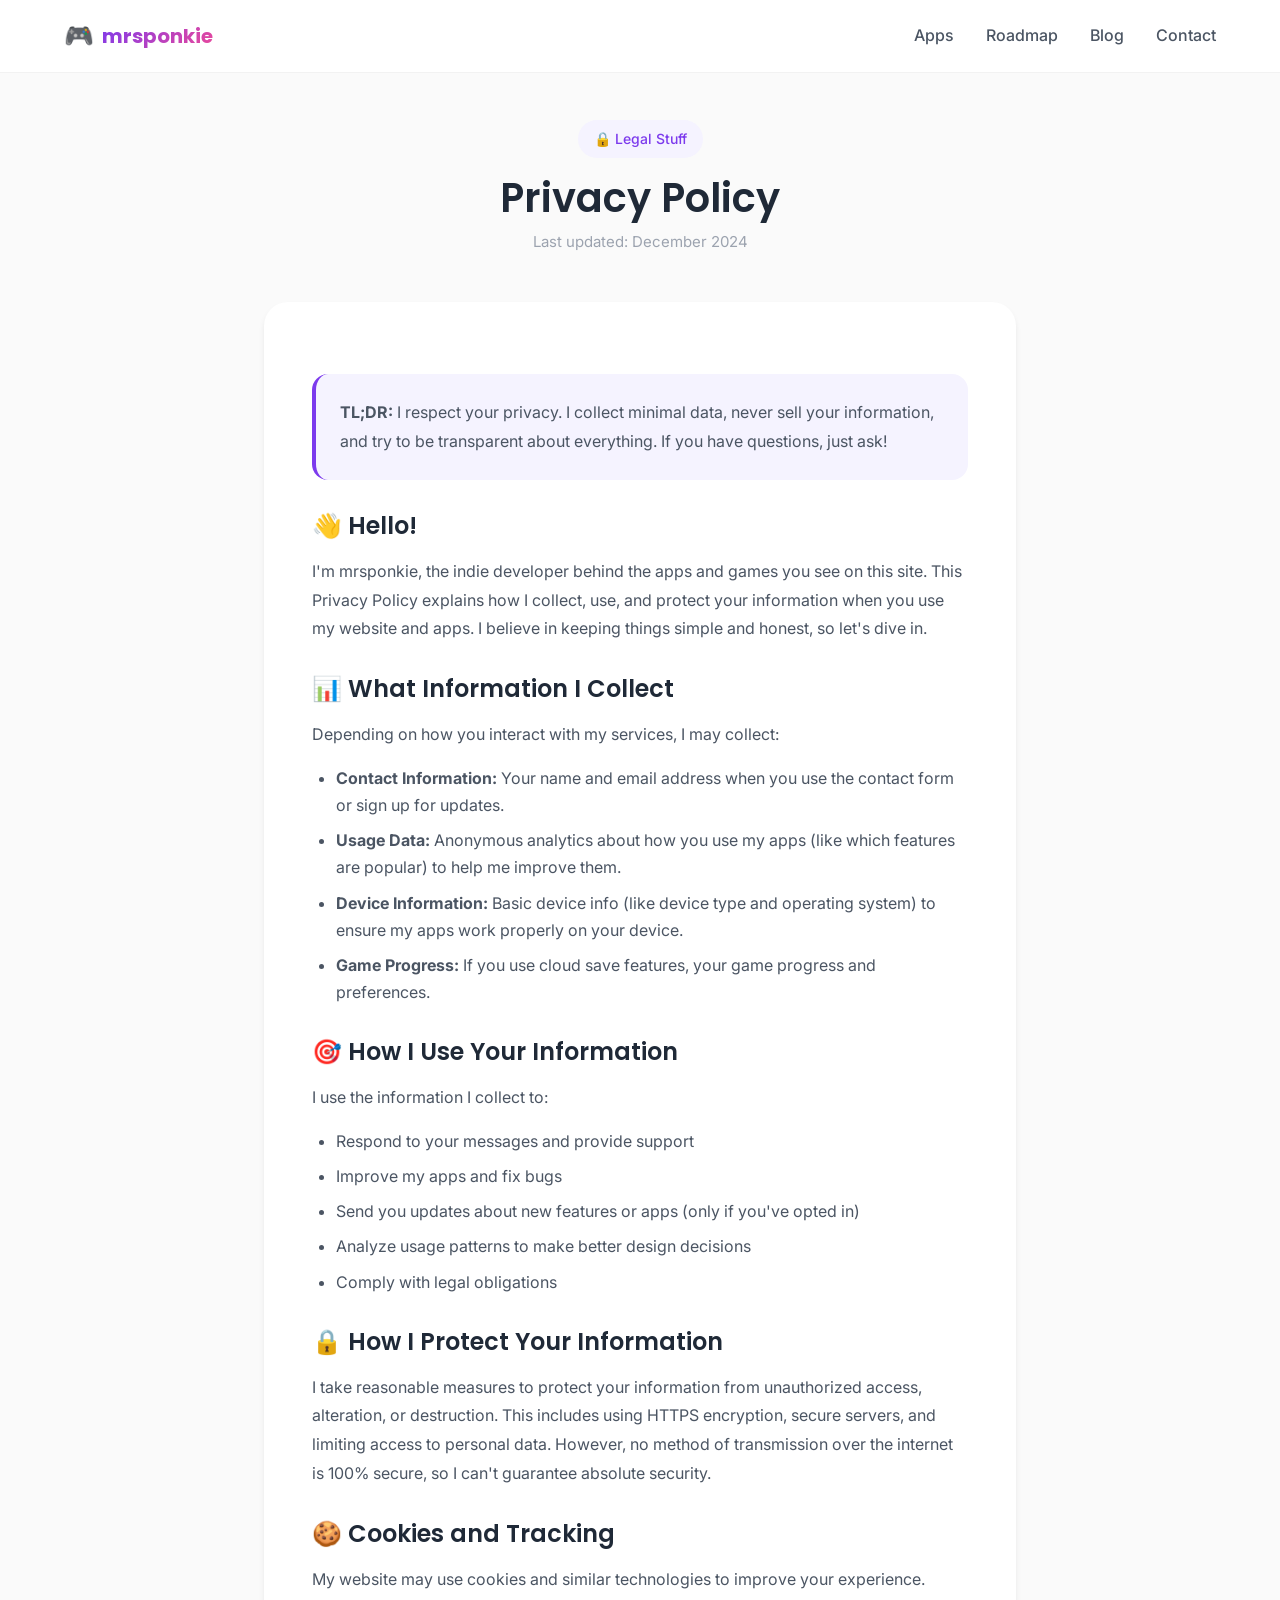
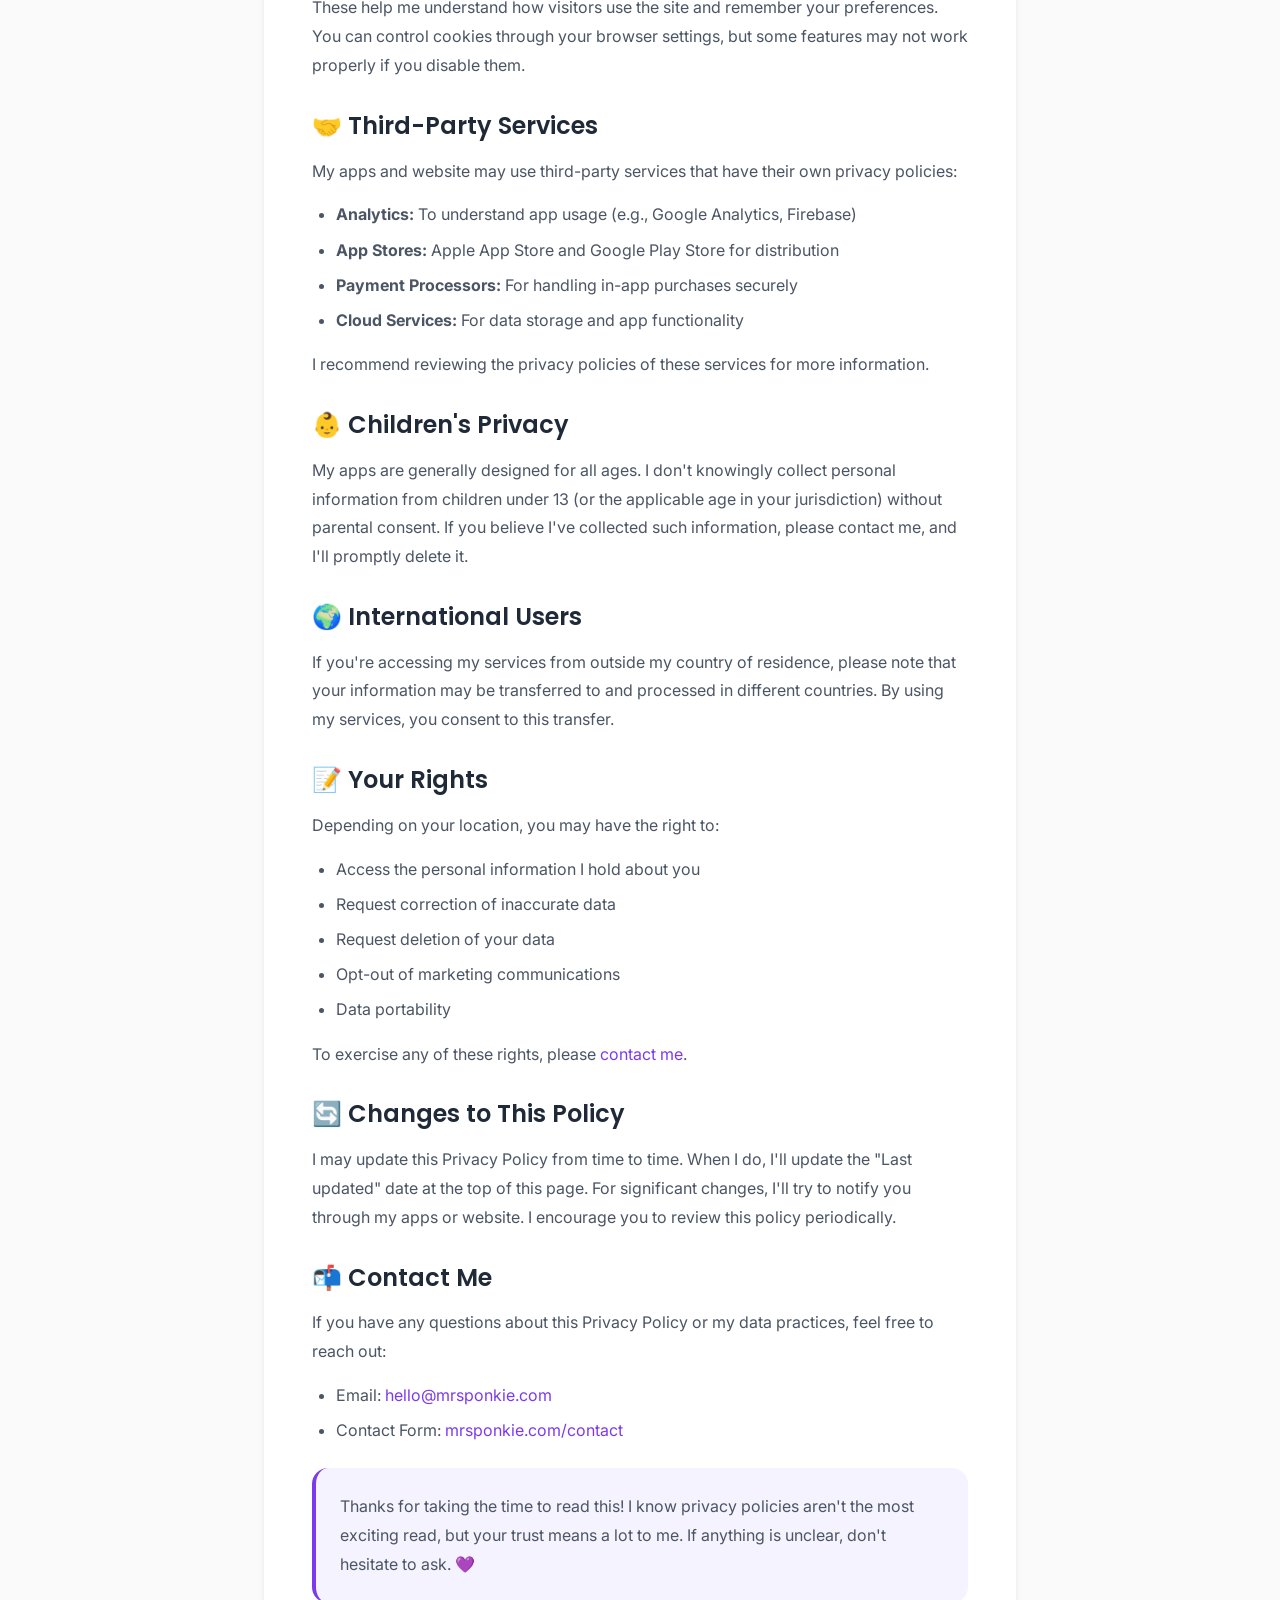
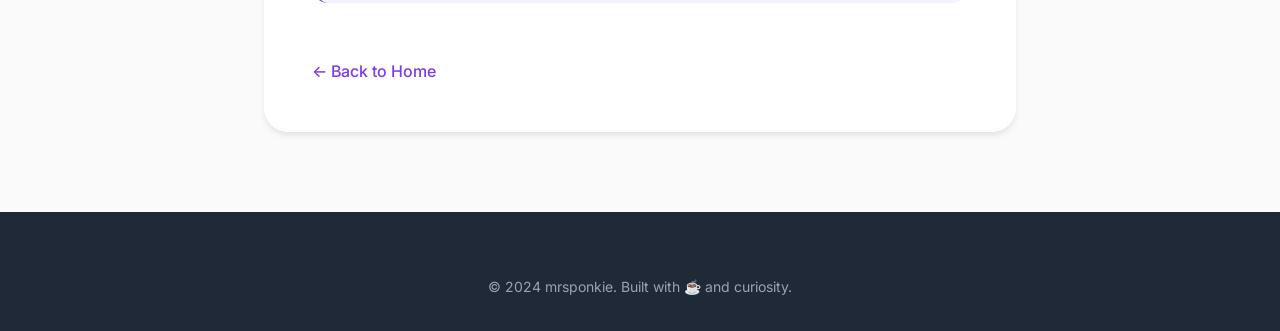
==== privacy.html @ 8d97dc3e "feat: Add mrsponkie landing page with all sections Create a complete, modern, responsive landing pag" ====
<!DOCTYPE html>
<html lang="en">
<head>
    <meta charset="UTF-8">
    <meta name="viewport" content="width=device-width, initial-scale=1.0">
    <meta name="description" content="Privacy Policy for mrsponkie apps and services.">
    <meta name="robots" content="noindex, follow">

    <title>Privacy Policy | mrsponkie</title>

    <!-- Google Fonts -->
    <link rel="preconnect" href="https://fonts.googleapis.com">
    <link rel="preconnect" href="https://fonts.gstatic.com" crossorigin>
    <link href="https://fonts.googleapis.com/css2?family=Inter:wght@300;400;500;600;700&family=Poppins:wght@400;500;600;700&display=swap" rel="stylesheet">

    <!-- Stylesheet -->
    <link rel="stylesheet" href="styles.css">

    <style>
        /* Additional styles for privacy page */
        .privacy-page {
            padding-top: 120px;
            padding-bottom: 80px;
            min-height: 100vh;
        }

        .privacy-container {
            max-width: 800px;
            margin: 0 auto;
        }

        .privacy-header {
            text-align: center;
            margin-bottom: 3rem;
        }

        .privacy-badge {
            display: inline-block;
            padding: 0.5rem 1rem;
            font-size: 0.875rem;
            font-weight: 500;
            color: var(--color-primary);
            background: var(--color-bg-secondary);
            border-radius: var(--radius-full);
            margin-bottom: 1rem;
        }

        .privacy-title {
            font-size: 2.5rem;
            margin-bottom: 0.5rem;
        }

        .privacy-date {
            color: var(--color-text-muted);
            font-size: 0.9375rem;
        }

        .privacy-content {
            background: white;
            padding: 3rem;
            border-radius: var(--radius-xl);
            box-shadow: var(--shadow-md);
        }

        .privacy-content h2 {
            font-size: 1.5rem;
            margin-top: 2rem;
            margin-bottom: 1rem;
            color: var(--color-text-primary);
        }

        .privacy-content h2:first-child {
            margin-top: 0;
        }

        .privacy-content p {
            color: var(--color-text-secondary);
            line-height: 1.8;
            margin-bottom: 1rem;
        }

        .privacy-content ul {
            list-style: disc;
            margin-left: 1.5rem;
            margin-bottom: 1rem;
            color: var(--color-text-secondary);
        }

        .privacy-content li {
            margin-bottom: 0.5rem;
            line-height: 1.7;
        }

        .privacy-content a {
            color: var(--color-primary);
        }

        .privacy-content a:hover {
            text-decoration: underline;
        }

        .privacy-content .highlight-box {
            background: var(--color-bg-secondary);
            padding: 1.5rem;
            border-radius: var(--radius-lg);
            margin: 1.5rem 0;
            border-left: 4px solid var(--color-primary);
        }

        .privacy-content .highlight-box p {
            margin-bottom: 0;
        }

        .back-link {
            display: inline-flex;
            align-items: center;
            gap: 0.5rem;
            margin-top: 2rem;
            color: var(--color-primary);
            font-weight: 500;
        }

        .back-link:hover {
            text-decoration: underline;
        }

        @media (max-width: 768px) {
            .privacy-content {
                padding: 1.5rem;
            }

            .privacy-title {
                font-size: 2rem;
            }
        }
    </style>
</head>
<body>
    <!-- Navigation -->
    <nav class="navbar">
        <div class="container nav-container">
            <a href="index.html" class="logo">
                <span class="logo-icon">🎮</span>
                <span class="logo-text">mrsponkie</span>
            </a>
            <button class="nav-toggle" aria-label="Toggle navigation">
                <span></span>
                <span></span>
                <span></span>
            </button>
            <ul class="nav-menu">
                <li><a href="index.html#apps">Apps</a></li>
                <li><a href="index.html#roadmap">Roadmap</a></li>
                <li><a href="index.html#blog">Blog</a></li>
                <li><a href="index.html#contact">Contact</a></li>
            </ul>
        </div>
    </nav>

    <!-- Privacy Policy Content -->
    <main class="privacy-page">
        <div class="container privacy-container">
            <header class="privacy-header">
                <span class="privacy-badge">🔒 Legal Stuff</span>
                <h1 class="privacy-title">Privacy Policy</h1>
                <p class="privacy-date">Last updated: December 2024</p>
            </header>

            <div class="privacy-content">
                <div class="highlight-box">
                    <p><strong>TL;DR:</strong> I respect your privacy. I collect minimal data, never sell your information, and try to be transparent about everything. If you have questions, just ask!</p>
                </div>

                <h2>👋 Hello!</h2>
                <p>
                    I'm mrsponkie, the indie developer behind the apps and games you see on this site.
                    This Privacy Policy explains how I collect, use, and protect your information when you
                    use my website and apps. I believe in keeping things simple and honest, so let's dive in.
                </p>

                <h2>📊 What Information I Collect</h2>
                <p>Depending on how you interact with my services, I may collect:</p>
                <ul>
                    <li><strong>Contact Information:</strong> Your name and email address when you use the contact form or sign up for updates.</li>
                    <li><strong>Usage Data:</strong> Anonymous analytics about how you use my apps (like which features are popular) to help me improve them.</li>
                    <li><strong>Device Information:</strong> Basic device info (like device type and operating system) to ensure my apps work properly on your device.</li>
                    <li><strong>Game Progress:</strong> If you use cloud save features, your game progress and preferences.</li>
                </ul>

                <h2>🎯 How I Use Your Information</h2>
                <p>I use the information I collect to:</p>
                <ul>
                    <li>Respond to your messages and provide support</li>
                    <li>Improve my apps and fix bugs</li>
                    <li>Send you updates about new features or apps (only if you've opted in)</li>
                    <li>Analyze usage patterns to make better design decisions</li>
                    <li>Comply with legal obligations</li>
                </ul>

                <h2>🔒 How I Protect Your Information</h2>
                <p>
                    I take reasonable measures to protect your information from unauthorized access,
                    alteration, or destruction. This includes using HTTPS encryption, secure servers,
                    and limiting access to personal data. However, no method of transmission over the
                    internet is 100% secure, so I can't guarantee absolute security.
                </p>

                <h2>🍪 Cookies and Tracking</h2>
                <p>
                    My website may use cookies and similar technologies to improve your experience.
                    These help me understand how visitors use the site and remember your preferences.
                    You can control cookies through your browser settings, but some features may not
                    work properly if you disable them.
                </p>

                <h2>🤝 Third-Party Services</h2>
                <p>My apps and website may use third-party services that have their own privacy policies:</p>
                <ul>
                    <li><strong>Analytics:</strong> To understand app usage (e.g., Google Analytics, Firebase)</li>
                    <li><strong>App Stores:</strong> Apple App Store and Google Play Store for distribution</li>
                    <li><strong>Payment Processors:</strong> For handling in-app purchases securely</li>
                    <li><strong>Cloud Services:</strong> For data storage and app functionality</li>
                </ul>
                <p>I recommend reviewing the privacy policies of these services for more information.</p>

                <h2>👶 Children's Privacy</h2>
                <p>
                    My apps are generally designed for all ages. I don't knowingly collect personal
                    information from children under 13 (or the applicable age in your jurisdiction)
                    without parental consent. If you believe I've collected such information, please
                    contact me, and I'll promptly delete it.
                </p>

                <h2>🌍 International Users</h2>
                <p>
                    If you're accessing my services from outside my country of residence, please note
                    that your information may be transferred to and processed in different countries.
                    By using my services, you consent to this transfer.
                </p>

                <h2>📝 Your Rights</h2>
                <p>Depending on your location, you may have the right to:</p>
                <ul>
                    <li>Access the personal information I hold about you</li>
                    <li>Request correction of inaccurate data</li>
                    <li>Request deletion of your data</li>
                    <li>Opt-out of marketing communications</li>
                    <li>Data portability</li>
                </ul>
                <p>To exercise any of these rights, please <a href="index.html#contact">contact me</a>.</p>

                <h2>🔄 Changes to This Policy</h2>
                <p>
                    I may update this Privacy Policy from time to time. When I do, I'll update the
                    "Last updated" date at the top of this page. For significant changes, I'll try
                    to notify you through my apps or website. I encourage you to review this policy
                    periodically.
                </p>

                <h2>📬 Contact Me</h2>
                <p>
                    If you have any questions about this Privacy Policy or my data practices,
                    feel free to reach out:
                </p>
                <ul>
                    <li>Email: <a href="mailto:hello@mrsponkie.com">hello@mrsponkie.com</a></li>
                    <li>Contact Form: <a href="index.html#contact">mrsponkie.com/contact</a></li>
                </ul>

                <div class="highlight-box">
                    <p>Thanks for taking the time to read this! I know privacy policies aren't the most exciting read, but your trust means a lot to me. If anything is unclear, don't hesitate to ask. 💜</p>
                </div>

                <a href="index.html" class="back-link">← Back to Home</a>
            </div>
        </div>
    </main>

    <!-- Footer -->
    <footer class="footer">
        <div class="container">
            <div class="footer-bottom" style="border-top: none; padding-top: 0;">
                <p>&copy; 2024 mrsponkie. Built with ☕ and curiosity.</p>
            </div>
        </div>
    </footer>

    <!-- Scripts -->
    <script src="script.js"></script>
</body>
</html>
---- styles.css ----
/* ===================================
   CSS Variables & Root Styles
   =================================== */
:root {
    /* Pastel Color Palette */
    --color-primary: #7C3AED;
    --color-primary-light: #A78BFA;
    --color-primary-dark: #5B21B6;

    --color-secondary: #EC4899;
    --color-secondary-light: #F472B6;

    --color-accent: #06B6D4;
    --color-accent-light: #67E8F9;

    /* Pastel backgrounds */
    --color-bg-primary: #FAFAFA;
    --color-bg-secondary: #F5F3FF;
    --color-bg-tertiary: #FDF2F8;
    --color-bg-accent: #ECFEFF;

    /* Text colors */
    --color-text-primary: #1F2937;
    --color-text-secondary: #4B5563;
    --color-text-muted: #9CA3AF;
    --color-text-light: #FFFFFF;

    /* Gradients */
    --gradient-primary: linear-gradient(135deg, #7C3AED 0%, #EC4899 100%);
    --gradient-secondary: linear-gradient(135deg, #06B6D4 0%, #7C3AED 100%);
    --gradient-hero: linear-gradient(135deg, #F5F3FF 0%, #FDF2F8 50%, #ECFEFF 100%);

    /* Shadows */
    --shadow-sm: 0 1px 2px rgba(0, 0, 0, 0.05);
    --shadow-md: 0 4px 6px -1px rgba(0, 0, 0, 0.1);
    --shadow-lg: 0 10px 15px -3px rgba(0, 0, 0, 0.1);
    --shadow-xl: 0 20px 25px -5px rgba(0, 0, 0, 0.1);
    --shadow-glow: 0 0 40px rgba(124, 58, 237, 0.15);

    /* Spacing */
    --spacing-xs: 0.25rem;
    --spacing-sm: 0.5rem;
    --spacing-md: 1rem;
    --spacing-lg: 1.5rem;
    --spacing-xl: 2rem;
    --spacing-2xl: 3rem;
    --spacing-3xl: 4rem;

    /* Border radius */
    --radius-sm: 0.375rem;
    --radius-md: 0.5rem;
    --radius-lg: 1rem;
    --radius-xl: 1.5rem;
    --radius-full: 9999px;

    /* Transitions */
    --transition-fast: 150ms ease;
    --transition-normal: 250ms ease;
    --transition-slow: 350ms ease;

    /* Typography */
    --font-sans: 'Inter', -apple-system, BlinkMacSystemFont, 'Segoe UI', Roboto, sans-serif;
    --font-display: 'Poppins', var(--font-sans);
}

/* ===================================
   Reset & Base Styles
   =================================== */
*, *::before, *::after {
    box-sizing: border-box;
    margin: 0;
    padding: 0;
}

html {
    scroll-behavior: smooth;
    font-size: 16px;
}

body {
    font-family: var(--font-sans);
    color: var(--color-text-primary);
    background-color: var(--color-bg-primary);
    line-height: 1.6;
    -webkit-font-smoothing: antialiased;
    -moz-osx-font-smoothing: grayscale;
}

img {
    max-width: 100%;
    height: auto;
    display: block;
}

a {
    text-decoration: none;
    color: inherit;
    transition: color var(--transition-fast);
}

ul {
    list-style: none;
}

button {
    font-family: inherit;
    cursor: pointer;
    border: none;
    background: none;
}

/* ===================================
   Container & Layout
   =================================== */
.container {
    width: 100%;
    max-width: 1200px;
    margin: 0 auto;
    padding: 0 var(--spacing-lg);
}

/* ===================================
   Typography
   =================================== */
h1, h2, h3, h4, h5, h6 {
    font-family: var(--font-display);
    font-weight: 600;
    line-height: 1.2;
}

.gradient-text {
    background: var(--gradient-primary);
    -webkit-background-clip: text;
    -webkit-text-fill-color: transparent;
    background-clip: text;
}

/* ===================================
   Buttons
   =================================== */
.btn {
    display: inline-flex;
    align-items: center;
    justify-content: center;
    gap: var(--spacing-sm);
    padding: 0.875rem 1.75rem;
    font-size: 1rem;
    font-weight: 500;
    border-radius: var(--radius-full);
    transition: all var(--transition-normal);
    cursor: pointer;
}

.btn-primary {
    background: var(--gradient-primary);
    color: var(--color-text-light);
    box-shadow: var(--shadow-md), 0 4px 14px rgba(124, 58, 237, 0.25);
}

.btn-primary:hover {
    transform: translateY(-2px);
    box-shadow: var(--shadow-lg), 0 6px 20px rgba(124, 58, 237, 0.35);
}

.btn-secondary {
    background: var(--color-bg-primary);
    color: var(--color-text-primary);
    border: 2px solid var(--color-primary-light);
}

.btn-secondary:hover {
    background: var(--color-bg-secondary);
    border-color: var(--color-primary);
}

.btn-outline {
    background: transparent;
    color: var(--color-primary);
    border: 2px solid var(--color-primary-light);
}

.btn-outline:hover {
    background: var(--color-bg-secondary);
    border-color: var(--color-primary);
}

.btn-small {
    padding: 0.5rem 1rem;
    font-size: 0.875rem;
}

.btn-full {
    width: 100%;
}

.btn-icon {
    font-size: 1.1em;
}

/* ===================================
   Section Styles
   =================================== */
.section-header {
    text-align: center;
    max-width: 700px;
    margin: 0 auto var(--spacing-3xl);
}

.section-badge {
    display: inline-block;
    padding: 0.5rem 1rem;
    font-size: 0.875rem;
    font-weight: 500;
    color: var(--color-primary);
    background: var(--color-bg-secondary);
    border-radius: var(--radius-full);
    margin-bottom: var(--spacing-md);
}

.section-title {
    font-size: clamp(2rem, 5vw, 2.75rem);
    margin-bottom: var(--spacing-md);
    color: var(--color-text-primary);
}

.section-subtitle {
    font-size: 1.125rem;
    color: var(--color-text-secondary);
    line-height: 1.7;
}

/* ===================================
   Navigation
   =================================== */
.navbar {
    position: fixed;
    top: 0;
    left: 0;
    right: 0;
    z-index: 1000;
    background: rgba(255, 255, 255, 0.9);
    backdrop-filter: blur(10px);
    border-bottom: 1px solid rgba(0, 0, 0, 0.05);
    transition: all var(--transition-normal);
}

.nav-container {
    display: flex;
    align-items: center;
    justify-content: space-between;
    height: 72px;
}

.logo {
    display: flex;
    align-items: center;
    gap: var(--spacing-sm);
    font-family: var(--font-display);
    font-weight: 700;
    font-size: 1.25rem;
}

.logo-icon {
    font-size: 1.5rem;
}

.logo-text {
    background: var(--gradient-primary);
    -webkit-background-clip: text;
    -webkit-text-fill-color: transparent;
    background-clip: text;
}

.nav-menu {
    display: flex;
    align-items: center;
    gap: var(--spacing-xl);
}

.nav-menu a {
    font-weight: 500;
    color: var(--color-text-secondary);
    transition: color var(--transition-fast);
    position: relative;
}

.nav-menu a::after {
    content: '';
    position: absolute;
    bottom: -4px;
    left: 0;
    width: 0;
    height: 2px;
    background: var(--gradient-primary);
    border-radius: var(--radius-full);
    transition: width var(--transition-normal);
}

.nav-menu a:hover {
    color: var(--color-primary);
}

.nav-menu a:hover::after {
    width: 100%;
}

.nav-toggle {
    display: none;
    flex-direction: column;
    gap: 5px;
    padding: 5px;
}

.nav-toggle span {
    width: 25px;
    height: 2px;
    background: var(--color-text-primary);
    border-radius: var(--radius-full);
    transition: all var(--transition-normal);
}

/* ===================================
   Hero Section
   =================================== */
.hero {
    min-height: 100vh;
    background: var(--gradient-hero);
    padding-top: 72px;
    position: relative;
    overflow: hidden;
}

.hero-container {
    display: grid;
    grid-template-columns: 1fr 1fr;
    gap: var(--spacing-3xl);
    align-items: center;
    min-height: calc(100vh - 72px);
    padding: var(--spacing-3xl) 0;
}

.hero-badge {
    display: inline-block;
    padding: 0.5rem 1rem;
    font-size: 0.875rem;
    font-weight: 500;
    color: var(--color-primary);
    background: white;
    border-radius: var(--radius-full);
    box-shadow: var(--shadow-sm);
    margin-bottom: var(--spacing-lg);
}

.hero-title {
    font-size: clamp(2.5rem, 6vw, 3.75rem);
    margin-bottom: var(--spacing-lg);
    line-height: 1.1;
}

.hero-subtitle {
    font-size: 1.25rem;
    color: var(--color-text-secondary);
    margin-bottom: var(--spacing-xl);
    line-height: 1.7;
}

.hero-cta {
    display: flex;
    gap: var(--spacing-md);
    margin-bottom: var(--spacing-3xl);
    flex-wrap: wrap;
}

.hero-stats {
    display: flex;
    gap: var(--spacing-2xl);
}

.stat {
    display: flex;
    flex-direction: column;
}

.stat-number {
    font-family: var(--font-display);
    font-size: 2rem;
    font-weight: 700;
    background: var(--gradient-primary);
    -webkit-background-clip: text;
    -webkit-text-fill-color: transparent;
    background-clip: text;
}

.stat-label {
    font-size: 0.875rem;
    color: var(--color-text-muted);
}

.hero-visual {
    position: relative;
    height: 400px;
    display: flex;
    align-items: center;
    justify-content: center;
}

.floating-cards {
    position: relative;
    width: 100%;
    height: 100%;
}

.floating-card {
    position: absolute;
    width: 80px;
    height: 80px;
    background: white;
    border-radius: var(--radius-xl);
    box-shadow: var(--shadow-xl);
    display: flex;
    align-items: center;
    justify-content: center;
    font-size: 2.5rem;
    animation: float 6s ease-in-out infinite;
}

.floating-card.card-1 {
    top: 10%;
    left: 20%;
    animation-delay: 0s;
}

.floating-card.card-2 {
    top: 30%;
    right: 15%;
    animation-delay: 1s;
}

.floating-card.card-3 {
    bottom: 30%;
    left: 10%;
    animation-delay: 2s;
}

.floating-card.card-4 {
    bottom: 15%;
    right: 25%;
    animation-delay: 3s;
}

@keyframes float {
    0%, 100% { transform: translateY(0) rotate(0deg); }
    50% { transform: translateY(-20px) rotate(5deg); }
}

.hero-wave {
    position: absolute;
    bottom: 0;
    left: 0;
    right: 0;
    line-height: 0;
}

.hero-wave svg {
    width: 100%;
    height: auto;
}

/* ===================================
   Apps Section
   =================================== */
.apps-section {
    padding: var(--spacing-3xl) 0 calc(var(--spacing-3xl) * 2);
    background: white;
}

.apps-grid {
    display: grid;
    grid-template-columns: repeat(auto-fit, minmax(280px, 1fr));
    gap: var(--spacing-xl);
}

.app-card {
    background: white;
    border-radius: var(--radius-xl);
    overflow: hidden;
    box-shadow: var(--shadow-md);
    transition: all var(--transition-normal);
    border: 1px solid rgba(0, 0, 0, 0.05);
}

.app-card:hover {
    transform: translateY(-8px);
    box-shadow: var(--shadow-xl), var(--shadow-glow);
}

.app-card-image {
    position: relative;
    height: 180px;
    background: var(--gradient-hero);
    display: flex;
    align-items: center;
    justify-content: center;
}

.app-placeholder-img {
    font-size: 4rem;
    opacity: 0.9;
}

.app-placeholder-img.game {
    background: var(--gradient-primary);
    -webkit-background-clip: text;
    -webkit-text-fill-color: transparent;
    background-clip: text;
}

.app-placeholder-img.mobile {
    background: var(--gradient-secondary);
    -webkit-background-clip: text;
    -webkit-text-fill-color: transparent;
    background-clip: text;
}

.app-badge {
    position: absolute;
    top: var(--spacing-md);
    right: var(--spacing-md);
    padding: 0.25rem 0.75rem;
    font-size: 0.75rem;
    font-weight: 600;
    border-radius: var(--radius-full);
    background: white;
    color: var(--color-primary);
}

.app-badge.browser {
    background: var(--color-bg-secondary);
    color: var(--color-primary);
}

.app-badge.mobile {
    background: var(--color-bg-accent);
    color: var(--color-accent);
}

.app-card-content {
    padding: var(--spacing-lg);
}

.app-title {
    font-size: 1.25rem;
    margin-bottom: var(--spacing-sm);
}

.app-description {
    color: var(--color-text-secondary);
    font-size: 0.9375rem;
    margin-bottom: var(--spacing-md);
    line-height: 1.6;
}

.app-tags {
    display: flex;
    flex-wrap: wrap;
    gap: var(--spacing-sm);
    margin-bottom: var(--spacing-lg);
}

.tag {
    padding: 0.25rem 0.625rem;
    font-size: 0.75rem;
    font-weight: 500;
    background: var(--color-bg-secondary);
    color: var(--color-primary-dark);
    border-radius: var(--radius-full);
}

.app-links {
    display: flex;
    gap: var(--spacing-sm);
    flex-wrap: wrap;
}

.apps-cta {
    text-align: center;
    margin-top: var(--spacing-3xl);
    color: var(--color-text-muted);
    font-style: italic;
}

/* ===================================
   Roadmap Section
   =================================== */
.roadmap-section {
    padding: calc(var(--spacing-3xl) * 2) 0;
    background: var(--color-bg-secondary);
}

.roadmap-timeline {
    position: relative;
    max-width: 800px;
    margin: 0 auto;
}

.roadmap-timeline::before {
    content: '';
    position: absolute;
    left: 30px;
    top: 0;
    bottom: 0;
    width: 2px;
    background: linear-gradient(to bottom, var(--color-primary-light), var(--color-secondary-light));
}

.roadmap-item {
    position: relative;
    padding-left: 80px;
    padding-bottom: var(--spacing-2xl);
}

.roadmap-item:last-child {
    padding-bottom: 0;
}

.roadmap-marker {
    position: absolute;
    left: 10px;
    width: 42px;
    height: 42px;
    background: white;
    border-radius: 50%;
    display: flex;
    align-items: center;
    justify-content: center;
    box-shadow: var(--shadow-md);
    z-index: 1;
}

.marker-icon {
    font-size: 1.25rem;
}

.roadmap-content {
    background: white;
    padding: var(--spacing-lg);
    border-radius: var(--radius-lg);
    box-shadow: var(--shadow-sm);
    transition: all var(--transition-normal);
}

.roadmap-content:hover {
    box-shadow: var(--shadow-md);
    transform: translateX(4px);
}

.roadmap-status {
    display: inline-block;
    padding: 0.25rem 0.75rem;
    font-size: 0.75rem;
    font-weight: 600;
    border-radius: var(--radius-full);
    margin-bottom: var(--spacing-sm);
}

.roadmap-item.in-progress .roadmap-status {
    background: #DCFCE7;
    color: #166534;
}

.roadmap-item.coming-soon .roadmap-status {
    background: #FEF3C7;
    color: #92400E;
}

.roadmap-item.exploring .roadmap-status {
    background: #E0E7FF;
    color: #3730A3;
}

.roadmap-item.future .roadmap-status {
    background: #FCE7F3;
    color: #9D174D;
}

.roadmap-title {
    font-size: 1.25rem;
    margin-bottom: var(--spacing-sm);
}

.roadmap-description {
    color: var(--color-text-secondary);
    font-size: 0.9375rem;
    line-height: 1.6;
    margin-bottom: var(--spacing-md);
}

.roadmap-progress {
    display: flex;
    align-items: center;
    gap: var(--spacing-md);
}

.progress-bar {
    flex: 1;
    height: 8px;
    background: var(--color-bg-secondary);
    border-radius: var(--radius-full);
    overflow: hidden;
}

.progress-fill {
    height: 100%;
    background: var(--gradient-primary);
    border-radius: var(--radius-full);
    transition: width 1s ease;
}

.progress-text {
    font-size: 0.875rem;
    font-weight: 500;
    color: var(--color-primary);
}

.roadmap-tags {
    display: flex;
    flex-wrap: wrap;
    gap: var(--spacing-sm);
}

.roadmap-cta {
    text-align: center;
    margin-top: var(--spacing-3xl);
    font-size: 1.125rem;
    color: var(--color-text-secondary);
}

.roadmap-cta a {
    color: var(--color-primary);
    font-weight: 500;
}

.roadmap-cta a:hover {
    text-decoration: underline;
}

/* ===================================
   Blog Section
   =================================== */
.blog-section {
    padding: calc(var(--spacing-3xl) * 2) 0;
    background: white;
}

.blog-grid {
    display: grid;
    grid-template-columns: repeat(3, 1fr);
    gap: var(--spacing-xl);
}

.blog-card {
    background: white;
    border-radius: var(--radius-lg);
    overflow: hidden;
    box-shadow: var(--shadow-sm);
    border: 1px solid rgba(0, 0, 0, 0.05);
    transition: all var(--transition-normal);
}

.blog-card:hover {
    box-shadow: var(--shadow-lg);
    transform: translateY(-4px);
}

.blog-card.featured {
    grid-column: span 1;
}

.blog-card-image {
    position: relative;
    height: 160px;
    background: var(--gradient-hero);
    display: flex;
    align-items: center;
    justify-content: center;
}

.blog-placeholder-img {
    font-size: 3rem;
}

.blog-category {
    position: absolute;
    top: var(--spacing-md);
    left: var(--spacing-md);
    padding: 0.25rem 0.75rem;
    font-size: 0.75rem;
    font-weight: 600;
    background: white;
    color: var(--color-primary);
    border-radius: var(--radius-full);
}

.blog-card-content {
    padding: var(--spacing-lg);
}

.blog-date {
    font-size: 0.8125rem;
    color: var(--color-text-muted);
    display: block;
    margin-bottom: var(--spacing-sm);
}

.blog-title {
    font-size: 1.125rem;
    margin-bottom: var(--spacing-sm);
    line-height: 1.4;
}

.blog-excerpt {
    color: var(--color-text-secondary);
    font-size: 0.9375rem;
    line-height: 1.6;
    margin-bottom: var(--spacing-md);
}

.blog-link {
    font-weight: 500;
    color: var(--color-primary);
    transition: color var(--transition-fast);
}

.blog-link:hover {
    color: var(--color-primary-dark);
}

.blog-cta {
    text-align: center;
    margin-top: var(--spacing-3xl);
}

/* ===================================
   Contact Section
   =================================== */
.contact-section {
    padding: calc(var(--spacing-3xl) * 2) 0;
    background: var(--color-bg-tertiary);
}

.contact-wrapper {
    display: grid;
    grid-template-columns: 1fr 1fr;
    gap: var(--spacing-3xl);
    align-items: start;
}

.contact-info .section-badge {
    background: white;
}

.contact-info .section-title {
    text-align: left;
}

.contact-description {
    color: var(--color-text-secondary);
    font-size: 1.125rem;
    line-height: 1.7;
    margin-bottom: var(--spacing-xl);
}

.contact-methods {
    display: flex;
    flex-direction: column;
    gap: var(--spacing-lg);
    margin-bottom: var(--spacing-xl);
}

.contact-method {
    display: flex;
    align-items: center;
    gap: var(--spacing-md);
}

.method-icon {
    font-size: 1.5rem;
    width: 48px;
    height: 48px;
    background: white;
    border-radius: var(--radius-lg);
    display: flex;
    align-items: center;
    justify-content: center;
    box-shadow: var(--shadow-sm);
}

.method-details {
    display: flex;
    flex-direction: column;
}

.method-label {
    font-size: 0.8125rem;
    color: var(--color-text-muted);
}

.method-details a {
    font-weight: 500;
    color: var(--color-text-primary);
}

.method-details a:hover {
    color: var(--color-primary);
}

.social-links {
    display: flex;
    gap: var(--spacing-md);
}

.social-link {
    width: 44px;
    height: 44px;
    background: white;
    border-radius: var(--radius-lg);
    display: flex;
    align-items: center;
    justify-content: center;
    box-shadow: var(--shadow-sm);
    transition: all var(--transition-normal);
}

.social-link svg {
    width: 20px;
    height: 20px;
    color: var(--color-text-secondary);
    transition: color var(--transition-fast);
}

.social-link:hover {
    background: var(--color-primary);
    transform: translateY(-2px);
    box-shadow: var(--shadow-md);
}

.social-link:hover svg {
    color: white;
}

/* Contact Form */
.contact-form-wrapper {
    background: white;
    padding: var(--spacing-xl);
    border-radius: var(--radius-xl);
    box-shadow: var(--shadow-lg);
}

.contact-form {
    display: flex;
    flex-direction: column;
    gap: var(--spacing-lg);
}

.form-group {
    display: flex;
    flex-direction: column;
    gap: var(--spacing-sm);
}

.form-group label {
    font-weight: 500;
    font-size: 0.9375rem;
    color: var(--color-text-primary);
}

.form-group input,
.form-group select,
.form-group textarea {
    padding: 0.875rem 1rem;
    font-size: 1rem;
    font-family: inherit;
    border: 2px solid #E5E7EB;
    border-radius: var(--radius-lg);
    background: var(--color-bg-primary);
    color: var(--color-text-primary);
    transition: all var(--transition-fast);
}

.form-group input:focus,
.form-group select:focus,
.form-group textarea:focus {
    outline: none;
    border-color: var(--color-primary-light);
    box-shadow: 0 0 0 3px rgba(124, 58, 237, 0.1);
}

.form-group input::placeholder,
.form-group textarea::placeholder {
    color: var(--color-text-muted);
}

.form-group textarea {
    resize: vertical;
    min-height: 120px;
}

.form-note {
    text-align: center;
    font-size: 0.875rem;
    color: var(--color-text-muted);
    margin-top: var(--spacing-sm);
}

/* ===================================
   Footer
   =================================== */
.footer {
    background: var(--color-text-primary);
    color: var(--color-text-light);
    padding: var(--spacing-3xl) 0 var(--spacing-xl);
}

.footer-content {
    display: grid;
    grid-template-columns: 1.5fr 2fr;
    gap: var(--spacing-3xl);
    margin-bottom: var(--spacing-3xl);
}

.footer-brand .logo {
    margin-bottom: var(--spacing-md);
}

.footer-brand .logo-text {
    color: white;
    -webkit-text-fill-color: white;
}

.footer-tagline {
    color: var(--color-text-muted);
    font-size: 0.9375rem;
}

.footer-links {
    display: grid;
    grid-template-columns: repeat(3, 1fr);
    gap: var(--spacing-xl);
}

.footer-column h4 {
    font-size: 0.875rem;
    font-weight: 600;
    text-transform: uppercase;
    letter-spacing: 0.05em;
    margin-bottom: var(--spacing-md);
    color: var(--color-text-muted);
}

.footer-column ul {
    display: flex;
    flex-direction: column;
    gap: var(--spacing-sm);
}

.footer-column a {
    color: rgba(255, 255, 255, 0.8);
    font-size: 0.9375rem;
    transition: color var(--transition-fast);
}

.footer-column a:hover {
    color: white;
}

.footer-bottom {
    padding-top: var(--spacing-xl);
    border-top: 1px solid rgba(255, 255, 255, 0.1);
    text-align: center;
}

.footer-bottom p {
    font-size: 0.875rem;
    color: var(--color-text-muted);
}

.footer-easter-egg {
    margin-top: var(--spacing-sm);
    font-size: 0.8125rem !important;
    opacity: 0.6;
}

/* ===================================
   Responsive Design
   =================================== */
@media (max-width: 1024px) {
    .hero-container {
        grid-template-columns: 1fr;
        text-align: center;
    }

    .hero-visual {
        display: none;
    }

    .hero-cta {
        justify-content: center;
    }

    .hero-stats {
        justify-content: center;
    }

    .contact-wrapper {
        grid-template-columns: 1fr;
    }

    .contact-info .section-title {
        text-align: center;
    }

    .contact-info .section-badge {
        display: block;
        text-align: center;
    }

    .contact-description {
        text-align: center;
    }

    .contact-methods {
        align-items: center;
    }

    .social-links {
        justify-content: center;
    }

    .footer-content {
        grid-template-columns: 1fr;
        text-align: center;
    }

    .footer-brand {
        display: flex;
        flex-direction: column;
        align-items: center;
    }

    .footer-links {
        justify-items: center;
    }
}

@media (max-width: 768px) {
    .nav-toggle {
        display: flex;
    }

    .nav-menu {
        position: fixed;
        top: 72px;
        left: 0;
        right: 0;
        background: white;
        flex-direction: column;
        padding: var(--spacing-xl);
        gap: var(--spacing-lg);
        box-shadow: var(--shadow-lg);
        transform: translateY(-100%);
        opacity: 0;
        visibility: hidden;
        transition: all var(--transition-normal);
    }

    .nav-menu.active {
        transform: translateY(0);
        opacity: 1;
        visibility: visible;
    }

    .blog-grid {
        grid-template-columns: 1fr;
    }

    .blog-card.featured {
        grid-column: span 1;
    }

    .apps-grid {
        grid-template-columns: 1fr;
    }

    .roadmap-timeline::before {
        left: 20px;
    }

    .roadmap-item {
        padding-left: 60px;
    }

    .roadmap-marker {
        left: 0;
        width: 36px;
        height: 36px;
    }

    .hero-stats {
        flex-direction: column;
        gap: var(--spacing-md);
    }

    .footer-links {
        grid-template-columns: 1fr;
        gap: var(--spacing-xl);
    }
}

@media (max-width: 480px) {
    .hero-title {
        font-size: 2rem;
    }

    .hero-cta {
        flex-direction: column;
    }

    .hero-cta .btn {
        width: 100%;
    }

    .contact-form-wrapper {
        padding: var(--spacing-lg);
    }

    .section-title {
        font-size: 1.75rem;
    }
}

/* ===================================
   Animations & Effects
   =================================== */
@keyframes fadeInUp {
    from {
        opacity: 0;
        transform: translateY(30px);
    }
    to {
        opacity: 1;
        transform: translateY(0);
    }
}

.fade-in-up {
    animation: fadeInUp 0.6s ease forwards;
}

/* Smooth scroll offset for fixed header */
html {
    scroll-padding-top: 100px;
}

/* Selection color */
::selection {
    background: var(--color-primary-light);
    color: white;
}

/* Focus styles for accessibility */
:focus-visible {
    outline: 2px solid var(--color-primary);
    outline-offset: 2px;
}

/* Print styles */
@media print {
    .navbar,
    .hero-wave,
    .floating-cards,
    .contact-form-wrapper {
        display: none;
    }

    body {
        font-size: 12pt;
        color: black;
        background: white;
    }
}
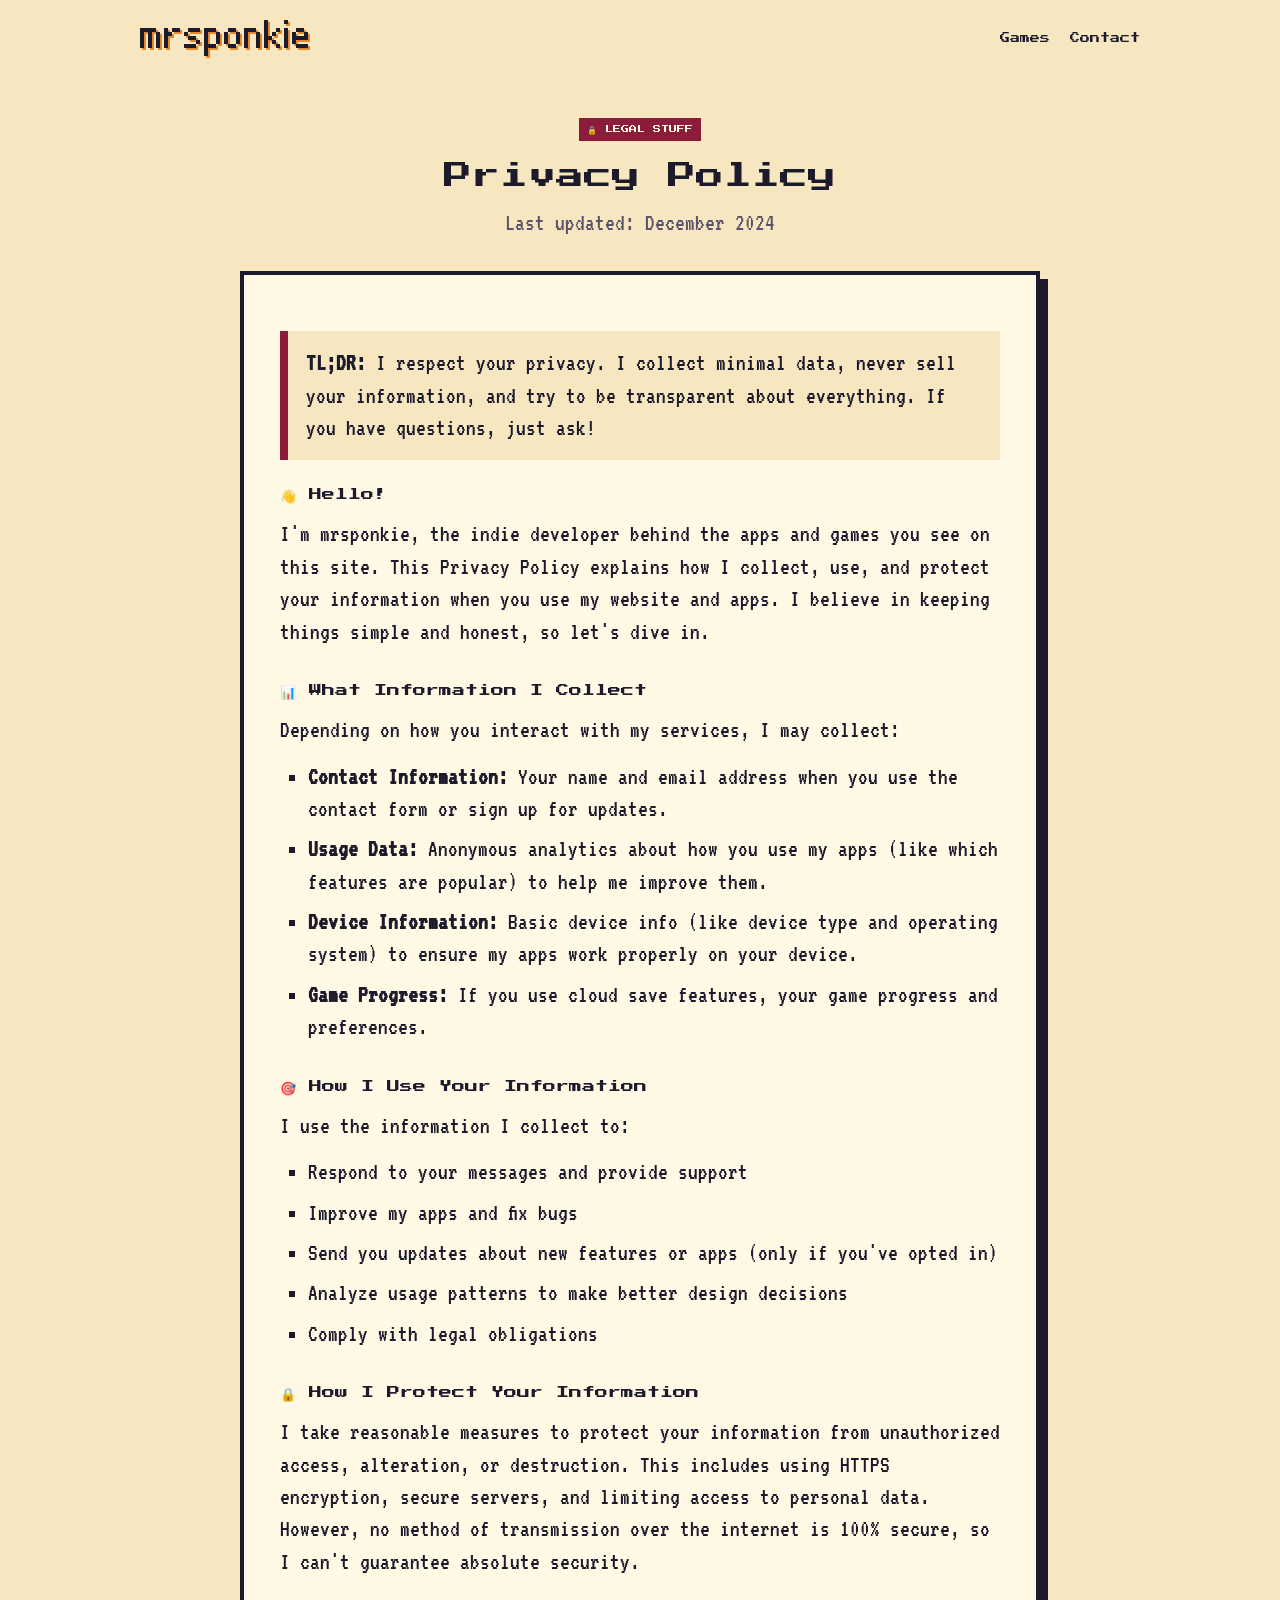
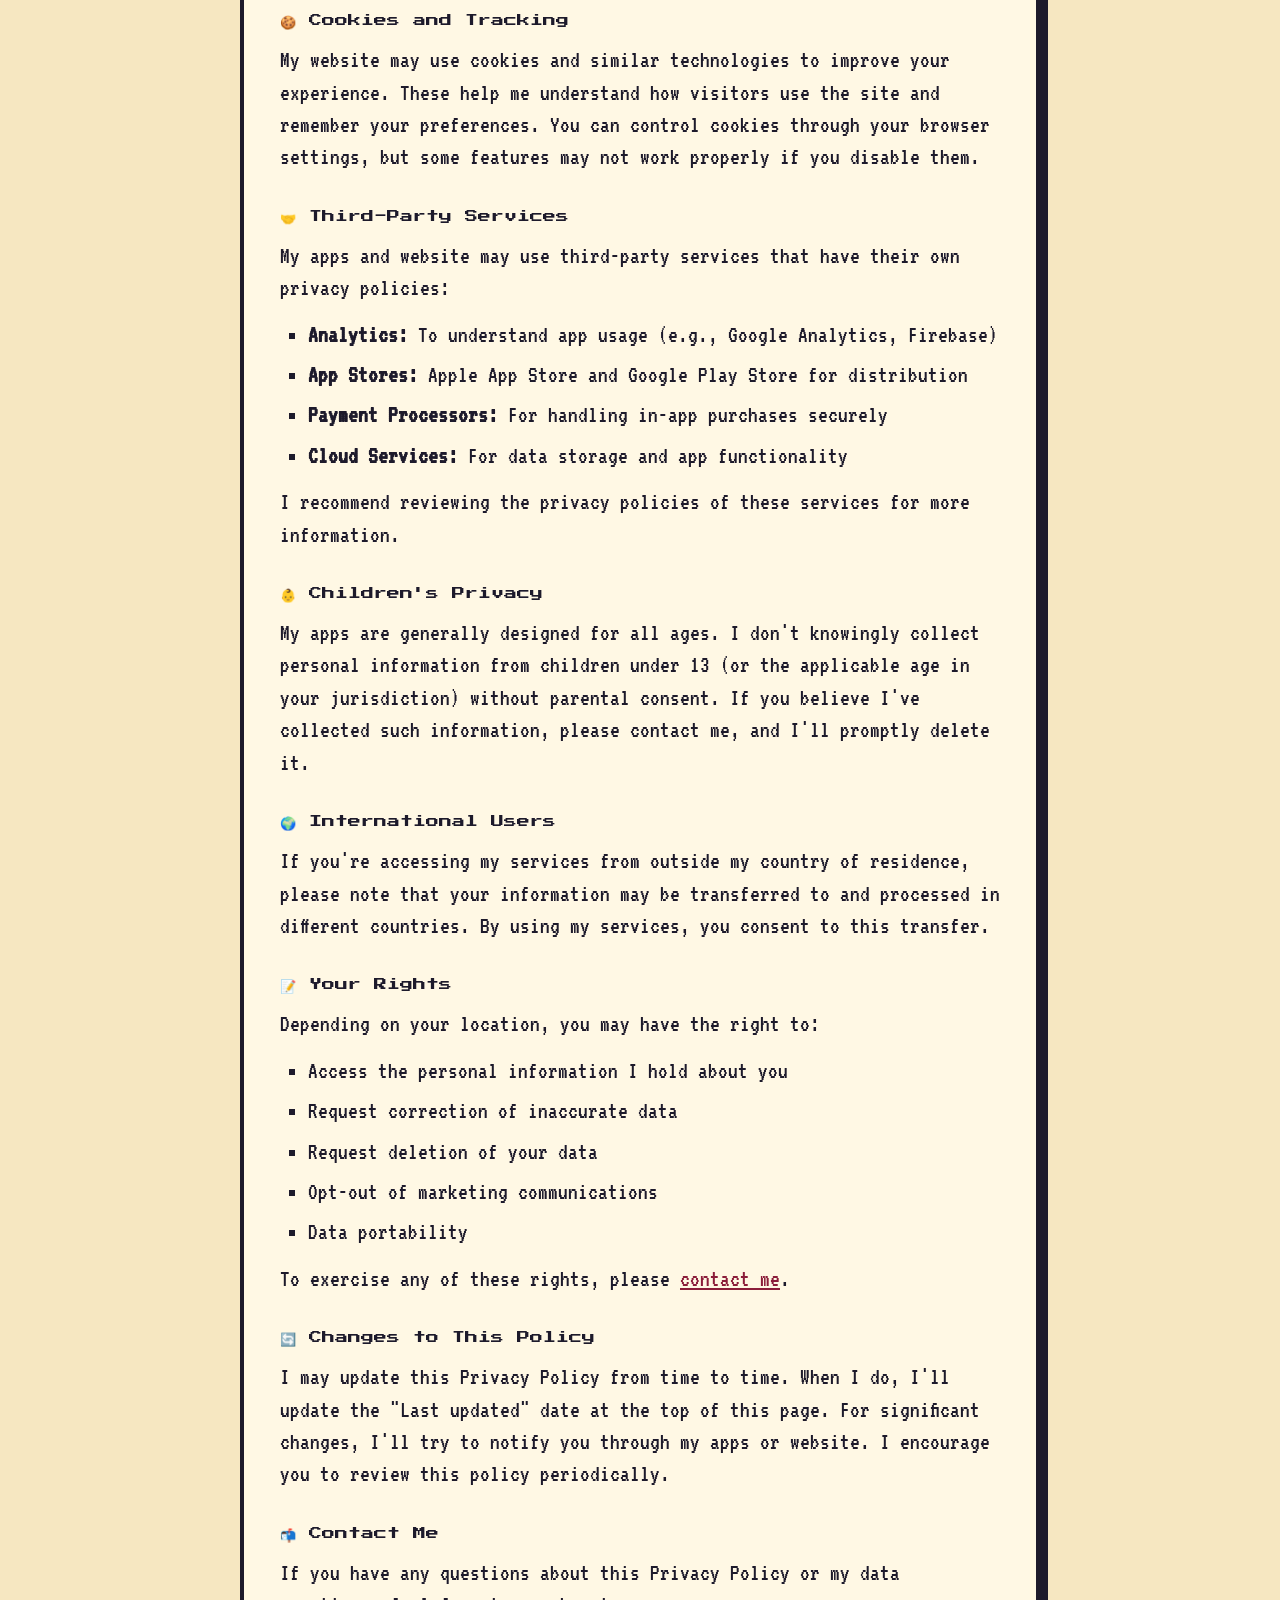
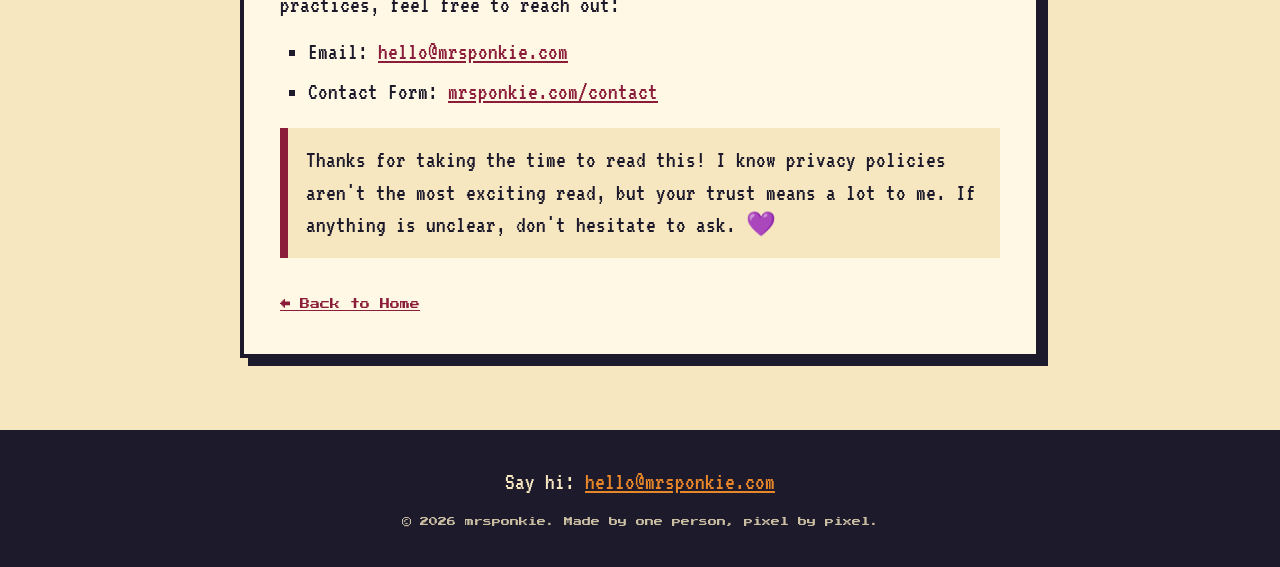
==== commit d2abb3ba: "feat: Rebuild site in pixel art with games showcase New home: pixel art logo, solo developer intro a" ====
--- a/privacy.html
+++ b/privacy.html
@@ -8,284 +8,148 @@
 
     <title>Privacy Policy | mrsponkie</title>
 
-    <!-- Google Fonts -->
+    <link rel="icon" type="image/svg+xml" href="favicon.svg">
+
     <link rel="preconnect" href="https://fonts.googleapis.com">
     <link rel="preconnect" href="https://fonts.gstatic.com" crossorigin>
-    <link href="https://fonts.googleapis.com/css2?family=Inter:wght@300;400;500;600;700&family=Poppins:wght@400;500;600;700&display=swap" rel="stylesheet">
+    <link href="https://fonts.googleapis.com/css2?family=Press+Start+2P&family=VT323&display=swap" rel="stylesheet">
 
-    <!-- Stylesheet -->
     <link rel="stylesheet" href="styles.css">
-
-    <style>
-        /* Additional styles for privacy page */
-        .privacy-page {
-            padding-top: 120px;
-            padding-bottom: 80px;
-            min-height: 100vh;
-        }
-
-        .privacy-container {
-            max-width: 800px;
-            margin: 0 auto;
-        }
-
-        .privacy-header {
-            text-align: center;
-            margin-bottom: 3rem;
-        }
-
-        .privacy-badge {
-            display: inline-block;
-            padding: 0.5rem 1rem;
-            font-size: 0.875rem;
-            font-weight: 500;
-            color: var(--color-primary);
-            background: var(--color-bg-secondary);
-            border-radius: var(--radius-full);
-            margin-bottom: 1rem;
-        }
-
-        .privacy-title {
-            font-size: 2.5rem;
-            margin-bottom: 0.5rem;
-        }
-
-        .privacy-date {
-            color: var(--color-text-muted);
-            font-size: 0.9375rem;
-        }
-
-        .privacy-content {
-            background: white;
-            padding: 3rem;
-            border-radius: var(--radius-xl);
-            box-shadow: var(--shadow-md);
-        }
-
-        .privacy-content h2 {
-            font-size: 1.5rem;
-            margin-top: 2rem;
-            margin-bottom: 1rem;
-            color: var(--color-text-primary);
-        }
-
-        .privacy-content h2:first-child {
-            margin-top: 0;
-        }
-
-        .privacy-content p {
-            color: var(--color-text-secondary);
-            line-height: 1.8;
-            margin-bottom: 1rem;
-        }
-
-        .privacy-content ul {
-            list-style: disc;
-            margin-left: 1.5rem;
-            margin-bottom: 1rem;
-            color: var(--color-text-secondary);
-        }
-
-        .privacy-content li {
-            margin-bottom: 0.5rem;
-            line-height: 1.7;
-        }
-
-        .privacy-content a {
-            color: var(--color-primary);
-        }
-
-        .privacy-content a:hover {
-            text-decoration: underline;
-        }
-
-        .privacy-content .highlight-box {
-            background: var(--color-bg-secondary);
-            padding: 1.5rem;
-            border-radius: var(--radius-lg);
-            margin: 1.5rem 0;
-            border-left: 4px solid var(--color-primary);
-        }
-
-        .privacy-content .highlight-box p {
-            margin-bottom: 0;
-        }
-
-        .back-link {
-            display: inline-flex;
-            align-items: center;
-            gap: 0.5rem;
-            margin-top: 2rem;
-            color: var(--color-primary);
-            font-weight: 500;
-        }
-
-        .back-link:hover {
-            text-decoration: underline;
-        }
-
-        @media (max-width: 768px) {
-            .privacy-content {
-                padding: 1.5rem;
-            }
-
-            .privacy-title {
-                font-size: 2rem;
-            }
-        }
-    </style>
 </head>
 <body>
-    <!-- Navigation -->
-    <nav class="navbar">
-        <div class="container nav-container">
-            <a href="index.html" class="logo">
-                <span class="logo-icon">🎮</span>
-                <span class="logo-text">mrsponkie</span>
-            </a>
-            <button class="nav-toggle" aria-label="Toggle navigation">
-                <span></span>
-                <span></span>
-                <span></span>
-            </button>
-            <ul class="nav-menu">
-                <li><a href="index.html#apps">Apps</a></li>
-                <li><a href="index.html#roadmap">Roadmap</a></li>
-                <li><a href="index.html#blog">Blog</a></li>
+    <header class="top">
+        <div class="wrap">
+            <a href="index.html" class="top-logo"><img src="logo.svg" alt="mrsponkie" width="170" height="38"></a>
+            <ul class="top-nav">
+                <li><a href="index.html#games">Games</a></li>
                 <li><a href="index.html#contact">Contact</a></li>
             </ul>
         </div>
-    </nav>
+    </header>
 
-    <!-- Privacy Policy Content -->
-    <main class="privacy-page">
-        <div class="container privacy-container">
-            <header class="privacy-header">
-                <span class="privacy-badge">🔒 Legal Stuff</span>
-                <h1 class="privacy-title">Privacy Policy</h1>
-                <p class="privacy-date">Last updated: December 2024</p>
+    <main class="privacy">
+        <div class="wrap">
+            <header class="privacy-head">
+                <span class="tag football">🔒 Legal Stuff</span>
+                <h1>Privacy Policy</h1>
+                <p>Last updated: December 2024</p>
             </header>
 
-            <div class="privacy-content">
-                <div class="highlight-box">
-                    <p><strong>TL;DR:</strong> I respect your privacy. I collect minimal data, never sell your information, and try to be transparent about everything. If you have questions, just ask!</p>
-                </div>
+            <div class="privacy-body">
+            <div class="note">
+                <p><strong>TL;DR:</strong> I respect your privacy. I collect minimal data, never sell your information, and try to be transparent about everything. If you have questions, just ask!</p>
+            </div>
 
-                <h2>👋 Hello!</h2>
-                <p>
-                    I'm mrsponkie, the indie developer behind the apps and games you see on this site.
-                    This Privacy Policy explains how I collect, use, and protect your information when you
-                    use my website and apps. I believe in keeping things simple and honest, so let's dive in.
-                </p>
+            <h2>👋 Hello!</h2>
+            <p>
+                I'm mrsponkie, the indie developer behind the apps and games you see on this site.
+                This Privacy Policy explains how I collect, use, and protect your information when you
+                use my website and apps. I believe in keeping things simple and honest, so let's dive in.
+            </p>
 
-                <h2>📊 What Information I Collect</h2>
-                <p>Depending on how you interact with my services, I may collect:</p>
-                <ul>
-                    <li><strong>Contact Information:</strong> Your name and email address when you use the contact form or sign up for updates.</li>
-                    <li><strong>Usage Data:</strong> Anonymous analytics about how you use my apps (like which features are popular) to help me improve them.</li>
-                    <li><strong>Device Information:</strong> Basic device info (like device type and operating system) to ensure my apps work properly on your device.</li>
-                    <li><strong>Game Progress:</strong> If you use cloud save features, your game progress and preferences.</li>
-                </ul>
+            <h2>📊 What Information I Collect</h2>
+            <p>Depending on how you interact with my services, I may collect:</p>
+            <ul>
+                <li><strong>Contact Information:</strong> Your name and email address when you use the contact form or sign up for updates.</li>
+                <li><strong>Usage Data:</strong> Anonymous analytics about how you use my apps (like which features are popular) to help me improve them.</li>
+                <li><strong>Device Information:</strong> Basic device info (like device type and operating system) to ensure my apps work properly on your device.</li>
+                <li><strong>Game Progress:</strong> If you use cloud save features, your game progress and preferences.</li>
+            </ul>
 
-                <h2>🎯 How I Use Your Information</h2>
-                <p>I use the information I collect to:</p>
-                <ul>
-                    <li>Respond to your messages and provide support</li>
-                    <li>Improve my apps and fix bugs</li>
-                    <li>Send you updates about new features or apps (only if you've opted in)</li>
-                    <li>Analyze usage patterns to make better design decisions</li>
-                    <li>Comply with legal obligations</li>
-                </ul>
+            <h2>🎯 How I Use Your Information</h2>
+            <p>I use the information I collect to:</p>
+            <ul>
+                <li>Respond to your messages and provide support</li>
+                <li>Improve my apps and fix bugs</li>
+                <li>Send you updates about new features or apps (only if you've opted in)</li>
+                <li>Analyze usage patterns to make better design decisions</li>
+                <li>Comply with legal obligations</li>
+            </ul>
 
-                <h2>🔒 How I Protect Your Information</h2>
-                <p>
-                    I take reasonable measures to protect your information from unauthorized access,
-                    alteration, or destruction. This includes using HTTPS encryption, secure servers,
-                    and limiting access to personal data. However, no method of transmission over the
-                    internet is 100% secure, so I can't guarantee absolute security.
-                </p>
+            <h2>🔒 How I Protect Your Information</h2>
+            <p>
+                I take reasonable measures to protect your information from unauthorized access,
+                alteration, or destruction. This includes using HTTPS encryption, secure servers,
+                and limiting access to personal data. However, no method of transmission over the
+                internet is 100% secure, so I can't guarantee absolute security.
+            </p>
 
-                <h2>🍪 Cookies and Tracking</h2>
-                <p>
-                    My website may use cookies and similar technologies to improve your experience.
-                    These help me understand how visitors use the site and remember your preferences.
-                    You can control cookies through your browser settings, but some features may not
-                    work properly if you disable them.
-                </p>
+            <h2>🍪 Cookies and Tracking</h2>
+            <p>
+                My website may use cookies and similar technologies to improve your experience.
+                These help me understand how visitors use the site and remember your preferences.
+                You can control cookies through your browser settings, but some features may not
+                work properly if you disable them.
+            </p>
 
-                <h2>🤝 Third-Party Services</h2>
-                <p>My apps and website may use third-party services that have their own privacy policies:</p>
-                <ul>
-                    <li><strong>Analytics:</strong> To understand app usage (e.g., Google Analytics, Firebase)</li>
-                    <li><strong>App Stores:</strong> Apple App Store and Google Play Store for distribution</li>
-                    <li><strong>Payment Processors:</strong> For handling in-app purchases securely</li>
-                    <li><strong>Cloud Services:</strong> For data storage and app functionality</li>
-                </ul>
-                <p>I recommend reviewing the privacy policies of these services for more information.</p>
+            <h2>🤝 Third-Party Services</h2>
+            <p>My apps and website may use third-party services that have their own privacy policies:</p>
+            <ul>
+                <li><strong>Analytics:</strong> To understand app usage (e.g., Google Analytics, Firebase)</li>
+                <li><strong>App Stores:</strong> Apple App Store and Google Play Store for distribution</li>
+                <li><strong>Payment Processors:</strong> For handling in-app purchases securely</li>
+                <li><strong>Cloud Services:</strong> For data storage and app functionality</li>
+            </ul>
+            <p>I recommend reviewing the privacy policies of these services for more information.</p>
 
-                <h2>👶 Children's Privacy</h2>
-                <p>
-                    My apps are generally designed for all ages. I don't knowingly collect personal
-                    information from children under 13 (or the applicable age in your jurisdiction)
-                    without parental consent. If you believe I've collected such information, please
-                    contact me, and I'll promptly delete it.
-                </p>
+            <h2>👶 Children's Privacy</h2>
+            <p>
+                My apps are generally designed for all ages. I don't knowingly collect personal
+                information from children under 13 (or the applicable age in your jurisdiction)
+                without parental consent. If you believe I've collected such information, please
+                contact me, and I'll promptly delete it.
+            </p>
 
-                <h2>🌍 International Users</h2>
-                <p>
-                    If you're accessing my services from outside my country of residence, please note
-                    that your information may be transferred to and processed in different countries.
-                    By using my services, you consent to this transfer.
-                </p>
+            <h2>🌍 International Users</h2>
+            <p>
+                If you're accessing my services from outside my country of residence, please note
+                that your information may be transferred to and processed in different countries.
+                By using my services, you consent to this transfer.
+            </p>
 
-                <h2>📝 Your Rights</h2>
-                <p>Depending on your location, you may have the right to:</p>
-                <ul>
-                    <li>Access the personal information I hold about you</li>
-                    <li>Request correction of inaccurate data</li>
-                    <li>Request deletion of your data</li>
-                    <li>Opt-out of marketing communications</li>
-                    <li>Data portability</li>
-                </ul>
-                <p>To exercise any of these rights, please <a href="index.html#contact">contact me</a>.</p>
+            <h2>📝 Your Rights</h2>
+            <p>Depending on your location, you may have the right to:</p>
+            <ul>
+                <li>Access the personal information I hold about you</li>
+                <li>Request correction of inaccurate data</li>
+                <li>Request deletion of your data</li>
+                <li>Opt-out of marketing communications</li>
+                <li>Data portability</li>
+            </ul>
+            <p>To exercise any of these rights, please <a href="index.html#contact">contact me</a>.</p>
 
-                <h2>🔄 Changes to This Policy</h2>
-                <p>
-                    I may update this Privacy Policy from time to time. When I do, I'll update the
-                    "Last updated" date at the top of this page. For significant changes, I'll try
-                    to notify you through my apps or website. I encourage you to review this policy
-                    periodically.
-                </p>
+            <h2>🔄 Changes to This Policy</h2>
+            <p>
+                I may update this Privacy Policy from time to time. When I do, I'll update the
+                "Last updated" date at the top of this page. For significant changes, I'll try
+                to notify you through my apps or website. I encourage you to review this policy
+                periodically.
+            </p>
 
-                <h2>📬 Contact Me</h2>
-                <p>
-                    If you have any questions about this Privacy Policy or my data practices,
-                    feel free to reach out:
-                </p>
-                <ul>
-                    <li>Email: <a href="mailto:hello@mrsponkie.com">hello@mrsponkie.com</a></li>
-                    <li>Contact Form: <a href="index.html#contact">mrsponkie.com/contact</a></li>
-                </ul>
+            <h2>📬 Contact Me</h2>
+            <p>
+                If you have any questions about this Privacy Policy or my data practices,
+                feel free to reach out:
+            </p>
+            <ul>
+                <li>Email: <a href="mailto:hello@mrsponkie.com">hello@mrsponkie.com</a></li>
+                <li>Contact Form: <a href="index.html#contact">mrsponkie.com/contact</a></li>
+            </ul>
 
-                <div class="highlight-box">
-                    <p>Thanks for taking the time to read this! I know privacy policies aren't the most exciting read, but your trust means a lot to me. If anything is unclear, don't hesitate to ask. 💜</p>
-                </div>
+            <div class="note">
+                <p>Thanks for taking the time to read this! I know privacy policies aren't the most exciting read, but your trust means a lot to me. If anything is unclear, don't hesitate to ask. 💜</p>
+            </div>
 
-                <a href="index.html" class="back-link">← Back to Home</a>
+                <a href="index.html" class="back">← Back to Home</a>
             </div>
         </div>
     </main>
 
-    <!-- Footer -->
     <footer class="footer">
-        <div class="container">
-            <div class="footer-bottom" style="border-top: none; padding-top: 0;">
-                <p>&copy; 2024 mrsponkie. Built with ☕ and curiosity.</p>
-            </div>
+        <div class="wrap">
+            <p>Say hi: <a href="mailto:hello@mrsponkie.com">hello@mrsponkie.com</a></p>
+            <p class="small">&copy; 2026 mrsponkie. Made by one person, pixel by pixel.</p>
         </div>
     </footer>
-
-    <!-- Scripts -->
-    <script src="script.js"></script>
 </body>
 </html>
--- a/styles.css
+++ b/styles.css
@@ -1,72 +1,18 @@
-/* ===================================
-   CSS Variables & Root Styles
-   =================================== */
 :root {
-    /* Pastel Color Palette */
-    --color-primary: #7C3AED;
-    --color-primary-light: #A78BFA;
-    --color-primary-dark: #5B21B6;
-
-    --color-secondary: #EC4899;
-    --color-secondary-light: #F472B6;
-
-    --color-accent: #06B6D4;
-    --color-accent-light: #67E8F9;
-
-    /* Pastel backgrounds */
-    --color-bg-primary: #FAFAFA;
-    --color-bg-secondary: #F5F3FF;
-    --color-bg-tertiary: #FDF2F8;
-    --color-bg-accent: #ECFEFF;
-
-    /* Text colors */
-    --color-text-primary: #1F2937;
-    --color-text-secondary: #4B5563;
-    --color-text-muted: #9CA3AF;
-    --color-text-light: #FFFFFF;
-
-    /* Gradients */
-    --gradient-primary: linear-gradient(135deg, #7C3AED 0%, #EC4899 100%);
-    --gradient-secondary: linear-gradient(135deg, #06B6D4 0%, #7C3AED 100%);
-    --gradient-hero: linear-gradient(135deg, #F5F3FF 0%, #FDF2F8 50%, #ECFEFF 100%);
-
-    /* Shadows */
-    --shadow-sm: 0 1px 2px rgba(0, 0, 0, 0.05);
-    --shadow-md: 0 4px 6px -1px rgba(0, 0, 0, 0.1);
-    --shadow-lg: 0 10px 15px -3px rgba(0, 0, 0, 0.1);
-    --shadow-xl: 0 20px 25px -5px rgba(0, 0, 0, 0.1);
-    --shadow-glow: 0 0 40px rgba(124, 58, 237, 0.15);
-
-    /* Spacing */
-    --spacing-xs: 0.25rem;
-    --spacing-sm: 0.5rem;
-    --spacing-md: 1rem;
-    --spacing-lg: 1.5rem;
-    --spacing-xl: 2rem;
-    --spacing-2xl: 3rem;
-    --spacing-3xl: 4rem;
-
-    /* Border radius */
-    --radius-sm: 0.375rem;
-    --radius-md: 0.5rem;
-    --radius-lg: 1rem;
-    --radius-xl: 1.5rem;
-    --radius-full: 9999px;
-
-    /* Transitions */
-    --transition-fast: 150ms ease;
-    --transition-normal: 250ms ease;
-    --transition-slow: 350ms ease;
-
-    /* Typography */
-    --font-sans: 'Inter', -apple-system, BlinkMacSystemFont, 'Segoe UI', Roboto, sans-serif;
-    --font-display: 'Poppins', var(--font-sans);
-}
-
-/* ===================================
-   Reset & Base Styles
-   =================================== */
-*, *::before, *::after {
+    --cream: #f6e7c1;
+    --paper: #fff8e4;
+    --ink: #1d1a2b;
+    --muted: #5b5468;
+    --maroon: #8b1d3a;
+    --orange: #e8862a;
+    --green: #0f4a35;
+    --sky: #3d8ad6;
+    --px: 4px;
+    --font-pixel: 'Press Start 2P', 'Courier New', monospace;
+    --font-body: 'VT323', 'Courier New', monospace;
+}
+
+* {
     box-sizing: border-box;
     margin: 0;
     padding: 0;
@@ -74,1217 +20,337 @@
 
 html {
     scroll-behavior: smooth;
-    font-size: 16px;
 }
 
 body {
-    font-family: var(--font-sans);
-    color: var(--color-text-primary);
-    background-color: var(--color-bg-primary);
-    line-height: 1.6;
-    -webkit-font-smoothing: antialiased;
-    -moz-osx-font-smoothing: grayscale;
+    background: var(--cream);
+    color: var(--ink);
+    font-family: var(--font-body);
+    font-size: 24px;
+    line-height: 1.35;
+    -webkit-font-smoothing: none;
+    min-height: 100vh;
+    display: flex;
+    flex-direction: column;
 }
 
 img {
+    display: block;
     max-width: 100%;
-    height: auto;
-    display: block;
 }
 
 a {
-    text-decoration: none;
-    color: inherit;
-    transition: color var(--transition-fast);
-}
-
-ul {
-    list-style: none;
-}
-
-button {
-    font-family: inherit;
-    cursor: pointer;
-    border: none;
-    background: none;
-}
-
-/* ===================================
-   Container & Layout
-   =================================== */
-.container {
+    color: var(--maroon);
+}
+
+a:hover {
+    color: var(--orange);
+}
+
+.wrap {
     width: 100%;
-    max-width: 1200px;
+    max-width: 1040px;
     margin: 0 auto;
-    padding: 0 var(--spacing-lg);
-}
-
-/* ===================================
-   Typography
-   =================================== */
-h1, h2, h3, h4, h5, h6 {
-    font-family: var(--font-display);
-    font-weight: 600;
-    line-height: 1.2;
-}
-
-.gradient-text {
-    background: var(--gradient-primary);
-    -webkit-background-clip: text;
-    -webkit-text-fill-color: transparent;
-    background-clip: text;
-}
-
-/* ===================================
-   Buttons
-   =================================== */
-.btn {
-    display: inline-flex;
-    align-items: center;
-    justify-content: center;
-    gap: var(--spacing-sm);
-    padding: 0.875rem 1.75rem;
-    font-size: 1rem;
-    font-weight: 500;
-    border-radius: var(--radius-full);
-    transition: all var(--transition-normal);
-    cursor: pointer;
-}
-
-.btn-primary {
-    background: var(--gradient-primary);
-    color: var(--color-text-light);
-    box-shadow: var(--shadow-md), 0 4px 14px rgba(124, 58, 237, 0.25);
-}
-
-.btn-primary:hover {
-    transform: translateY(-2px);
-    box-shadow: var(--shadow-lg), 0 6px 20px rgba(124, 58, 237, 0.35);
-}
-
-.btn-secondary {
-    background: var(--color-bg-primary);
-    color: var(--color-text-primary);
-    border: 2px solid var(--color-primary-light);
-}
-
-.btn-secondary:hover {
-    background: var(--color-bg-secondary);
-    border-color: var(--color-primary);
-}
-
-.btn-outline {
-    background: transparent;
-    color: var(--color-primary);
-    border: 2px solid var(--color-primary-light);
-}
-
-.btn-outline:hover {
-    background: var(--color-bg-secondary);
-    border-color: var(--color-primary);
-}
-
-.btn-small {
-    padding: 0.5rem 1rem;
-    font-size: 0.875rem;
-}
-
-.btn-full {
-    width: 100%;
-}
-
-.btn-icon {
-    font-size: 1.1em;
-}
-
-/* ===================================
-   Section Styles
-   =================================== */
-.section-header {
-    text-align: center;
-    max-width: 700px;
-    margin: 0 auto var(--spacing-3xl);
-}
-
-.section-badge {
-    display: inline-block;
-    padding: 0.5rem 1rem;
-    font-size: 0.875rem;
-    font-weight: 500;
-    color: var(--color-primary);
-    background: var(--color-bg-secondary);
-    border-radius: var(--radius-full);
-    margin-bottom: var(--spacing-md);
-}
-
-.section-title {
-    font-size: clamp(2rem, 5vw, 2.75rem);
-    margin-bottom: var(--spacing-md);
-    color: var(--color-text-primary);
-}
-
-.section-subtitle {
-    font-size: 1.125rem;
-    color: var(--color-text-secondary);
-    line-height: 1.7;
-}
-
-/* ===================================
-   Navigation
-   =================================== */
-.navbar {
-    position: fixed;
-    top: 0;
-    left: 0;
-    right: 0;
-    z-index: 1000;
-    background: rgba(255, 255, 255, 0.9);
-    backdrop-filter: blur(10px);
-    border-bottom: 1px solid rgba(0, 0, 0, 0.05);
-    transition: all var(--transition-normal);
-}
-
-.nav-container {
+    padding: 0 20px;
+}
+
+/* Header */
+.top {
+    padding: 20px 0;
+}
+
+.top .wrap {
     display: flex;
     align-items: center;
     justify-content: space-between;
-    height: 72px;
-}
-
-.logo {
+    gap: 16px;
+}
+
+.top-logo img {
+    width: 170px;
+    height: auto;
+}
+
+.top-nav {
     display: flex;
-    align-items: center;
-    gap: var(--spacing-sm);
-    font-family: var(--font-display);
-    font-weight: 700;
-    font-size: 1.25rem;
-}
-
-.logo-icon {
-    font-size: 1.5rem;
-}
-
-.logo-text {
-    background: var(--gradient-primary);
-    -webkit-background-clip: text;
-    -webkit-text-fill-color: transparent;
-    background-clip: text;
-}
-
-.nav-menu {
-    display: flex;
-    align-items: center;
-    gap: var(--spacing-xl);
-}
-
-.nav-menu a {
-    font-weight: 500;
-    color: var(--color-text-secondary);
-    transition: color var(--transition-fast);
-    position: relative;
-}
-
-.nav-menu a::after {
-    content: '';
-    position: absolute;
-    bottom: -4px;
-    left: 0;
-    width: 0;
-    height: 2px;
-    background: var(--gradient-primary);
-    border-radius: var(--radius-full);
-    transition: width var(--transition-normal);
-}
-
-.nav-menu a:hover {
-    color: var(--color-primary);
-}
-
-.nav-menu a:hover::after {
-    width: 100%;
-}
-
-.nav-toggle {
-    display: none;
-    flex-direction: column;
-    gap: 5px;
-    padding: 5px;
-}
-
-.nav-toggle span {
-    width: 25px;
-    height: 2px;
-    background: var(--color-text-primary);
-    border-radius: var(--radius-full);
-    transition: all var(--transition-normal);
-}
-
-/* ===================================
-   Hero Section
-   =================================== */
+    gap: 20px;
+    list-style: none;
+    font-family: var(--font-pixel);
+    font-size: 10px;
+}
+
+.top-nav a {
+    color: var(--ink);
+    text-decoration: none;
+    padding: 6px 0;
+    border-bottom: var(--px) solid transparent;
+}
+
+.top-nav a:hover {
+    border-bottom-color: var(--orange);
+}
+
+/* Hero */
 .hero {
-    min-height: 100vh;
-    background: var(--gradient-hero);
-    padding-top: 72px;
-    position: relative;
-    overflow: hidden;
-}
-
-.hero-container {
+    padding: 48px 0 0;
+    text-align: center;
+}
+
+.hero-logo {
+    width: min(620px, 100%);
+    height: auto;
+    margin: 0 auto 36px;
+}
+
+.hero h1 {
+    font-family: var(--font-pixel);
+    font-size: clamp(14px, 2.6vw, 22px);
+    line-height: 1.7;
+    font-weight: 400;
+    margin-bottom: 20px;
+}
+
+.hero h1 span {
+    color: var(--maroon);
+}
+
+.hero p {
+    max-width: 640px;
+    margin: 0 auto 32px;
+    font-size: 26px;
+    color: var(--muted);
+}
+
+.btn {
+    display: inline-block;
+    font-family: var(--font-pixel);
+    font-size: 12px;
+    color: var(--paper);
+    background: var(--maroon);
+    text-decoration: none;
+    padding: 16px 22px;
+    border: var(--px) solid var(--ink);
+    box-shadow: var(--px) var(--px) 0 var(--ink);
+}
+
+.btn:hover {
+    color: var(--paper);
+    background: var(--orange);
+    transform: translate(2px, 2px);
+    box-shadow: 2px 2px 0 var(--ink);
+}
+
+.btn .blink {
+    animation: blink 1s steps(1) infinite;
+}
+
+@keyframes blink {
+    50% { opacity: 0; }
+}
+
+/* Pixel skyline strip under the hero */
+.ground {
+    height: 48px;
+    margin-top: 56px;
+    background:
+        linear-gradient(var(--ink), var(--ink)) 0 0 / 100% var(--px) no-repeat,
+        repeating-linear-gradient(90deg, #2f7d4f 0 16px, #276b43 16px 32px) 0 var(--px) / 100% 16px no-repeat,
+        repeating-linear-gradient(90deg, #6b4a2f 0 24px, #5c3f28 24px 48px) 0 20px / 100% 28px no-repeat;
+    border-bottom: var(--px) solid var(--ink);
+}
+
+/* Games */
+.games {
+    padding: 56px 0 72px;
+}
+
+.section-title {
+    font-family: var(--font-pixel);
+    font-size: 18px;
+    font-weight: 400;
+    text-align: center;
+    margin-bottom: 8px;
+}
+
+.section-sub {
+    text-align: center;
+    color: var(--muted);
+    margin-bottom: 40px;
+}
+
+.grid {
     display: grid;
-    grid-template-columns: 1fr 1fr;
-    gap: var(--spacing-3xl);
-    align-items: center;
-    min-height: calc(100vh - 72px);
-    padding: var(--spacing-3xl) 0;
-}
-
-.hero-badge {
-    display: inline-block;
-    padding: 0.5rem 1rem;
-    font-size: 0.875rem;
-    font-weight: 500;
-    color: var(--color-primary);
-    background: white;
-    border-radius: var(--radius-full);
-    box-shadow: var(--shadow-sm);
-    margin-bottom: var(--spacing-lg);
-}
-
-.hero-title {
-    font-size: clamp(2.5rem, 6vw, 3.75rem);
-    margin-bottom: var(--spacing-lg);
-    line-height: 1.1;
-}
-
-.hero-subtitle {
-    font-size: 1.25rem;
-    color: var(--color-text-secondary);
-    margin-bottom: var(--spacing-xl);
-    line-height: 1.7;
-}
-
-.hero-cta {
-    display: flex;
-    gap: var(--spacing-md);
-    margin-bottom: var(--spacing-3xl);
-    flex-wrap: wrap;
-}
-
-.hero-stats {
-    display: flex;
-    gap: var(--spacing-2xl);
-}
-
-.stat {
+    grid-template-columns: repeat(3, 1fr);
+    gap: 28px;
+    list-style: none;
+}
+
+.card {
+    background: var(--paper);
+    border: var(--px) solid var(--ink);
+    box-shadow: 8px 8px 0 var(--ink);
+    padding: 24px 20px 22px;
+    text-align: center;
     display: flex;
     flex-direction: column;
-}
-
-.stat-number {
-    font-family: var(--font-display);
-    font-size: 2rem;
-    font-weight: 700;
-    background: var(--gradient-primary);
-    -webkit-background-clip: text;
-    -webkit-text-fill-color: transparent;
-    background-clip: text;
-}
-
-.stat-label {
-    font-size: 0.875rem;
-    color: var(--color-text-muted);
-}
-
-.hero-visual {
-    position: relative;
-    height: 400px;
-    display: flex;
     align-items: center;
-    justify-content: center;
-}
-
-.floating-cards {
-    position: relative;
-    width: 100%;
-    height: 100%;
-}
-
-.floating-card {
-    position: absolute;
-    width: 80px;
-    height: 80px;
-    background: white;
-    border-radius: var(--radius-xl);
-    box-shadow: var(--shadow-xl);
-    display: flex;
-    align-items: center;
-    justify-content: center;
-    font-size: 2.5rem;
-    animation: float 6s ease-in-out infinite;
-}
-
-.floating-card.card-1 {
-    top: 10%;
-    left: 20%;
-    animation-delay: 0s;
-}
-
-.floating-card.card-2 {
-    top: 30%;
-    right: 15%;
-    animation-delay: 1s;
-}
-
-.floating-card.card-3 {
-    bottom: 30%;
-    left: 10%;
-    animation-delay: 2s;
-}
-
-.floating-card.card-4 {
-    bottom: 15%;
-    right: 25%;
-    animation-delay: 3s;
-}
-
-@keyframes float {
-    0%, 100% { transform: translateY(0) rotate(0deg); }
-    50% { transform: translateY(-20px) rotate(5deg); }
-}
-
-.hero-wave {
-    position: absolute;
-    bottom: 0;
-    left: 0;
-    right: 0;
-    line-height: 0;
-}
-
-.hero-wave svg {
-    width: 100%;
-    height: auto;
-}
-
-/* ===================================
-   Apps Section
-   =================================== */
-.apps-section {
-    padding: var(--spacing-3xl) 0 calc(var(--spacing-3xl) * 2);
-    background: white;
-}
-
-.apps-grid {
-    display: grid;
-    grid-template-columns: repeat(auto-fit, minmax(280px, 1fr));
-    gap: var(--spacing-xl);
-}
-
-.app-card {
-    background: white;
-    border-radius: var(--radius-xl);
-    overflow: hidden;
-    box-shadow: var(--shadow-md);
-    transition: all var(--transition-normal);
-    border: 1px solid rgba(0, 0, 0, 0.05);
-}
-
-.app-card:hover {
-    transform: translateY(-8px);
-    box-shadow: var(--shadow-xl), var(--shadow-glow);
-}
-
-.app-card-image {
-    position: relative;
-    height: 180px;
-    background: var(--gradient-hero);
-    display: flex;
-    align-items: center;
-    justify-content: center;
-}
-
-.app-placeholder-img {
-    font-size: 4rem;
-    opacity: 0.9;
-}
-
-.app-placeholder-img.game {
-    background: var(--gradient-primary);
-    -webkit-background-clip: text;
-    -webkit-text-fill-color: transparent;
-    background-clip: text;
-}
-
-.app-placeholder-img.mobile {
-    background: var(--gradient-secondary);
-    -webkit-background-clip: text;
-    -webkit-text-fill-color: transparent;
-    background-clip: text;
-}
-
-.app-badge {
-    position: absolute;
-    top: var(--spacing-md);
-    right: var(--spacing-md);
-    padding: 0.25rem 0.75rem;
-    font-size: 0.75rem;
-    font-weight: 600;
-    border-radius: var(--radius-full);
-    background: white;
-    color: var(--color-primary);
-}
-
-.app-badge.browser {
-    background: var(--color-bg-secondary);
-    color: var(--color-primary);
-}
-
-.app-badge.mobile {
-    background: var(--color-bg-accent);
-    color: var(--color-accent);
-}
-
-.app-card-content {
-    padding: var(--spacing-lg);
-}
-
-.app-title {
-    font-size: 1.25rem;
-    margin-bottom: var(--spacing-sm);
-}
-
-.app-description {
-    color: var(--color-text-secondary);
-    font-size: 0.9375rem;
-    margin-bottom: var(--spacing-md);
+}
+
+.card img {
+    width: 128px;
+    height: 128px;
+    border: var(--px) solid var(--ink);
+    margin-bottom: 20px;
+}
+
+.card h3 {
+    font-family: var(--font-pixel);
+    font-size: 13px;
     line-height: 1.6;
-}
-
-.app-tags {
-    display: flex;
-    flex-wrap: wrap;
-    gap: var(--spacing-sm);
-    margin-bottom: var(--spacing-lg);
+    font-weight: 400;
+    margin-bottom: 10px;
 }
 
 .tag {
-    padding: 0.25rem 0.625rem;
-    font-size: 0.75rem;
-    font-weight: 500;
-    background: var(--color-bg-secondary);
-    color: var(--color-primary-dark);
-    border-radius: var(--radius-full);
-}
-
-.app-links {
-    display: flex;
-    gap: var(--spacing-sm);
-    flex-wrap: wrap;
-}
-
-.apps-cta {
-    text-align: center;
-    margin-top: var(--spacing-3xl);
-    color: var(--color-text-muted);
-    font-style: italic;
-}
-
-/* ===================================
-   Roadmap Section
-   =================================== */
-.roadmap-section {
-    padding: calc(var(--spacing-3xl) * 2) 0;
-    background: var(--color-bg-secondary);
-}
-
-.roadmap-timeline {
-    position: relative;
+    font-family: var(--font-pixel);
+    font-size: 8px;
+    text-transform: uppercase;
+    color: var(--paper);
+    background: var(--green);
+    padding: 6px 8px;
+    margin-bottom: 14px;
+}
+
+.tag.football { background: var(--maroon); }
+.tag.builder { background: var(--orange); color: var(--ink); }
+.tag.tycoon { background: var(--sky); color: var(--ink); }
+
+.card p {
+    font-size: 22px;
+    line-height: 1.25;
+    color: var(--muted);
+}
+
+/* Footer */
+.footer {
+    margin-top: auto;
+    background: var(--ink);
+    color: var(--cream);
+    padding: 36px 0;
+    text-align: center;
+}
+
+.footer p {
+    margin-bottom: 8px;
+}
+
+.footer a {
+    color: var(--orange);
+}
+
+.footer a:hover {
+    color: var(--paper);
+}
+
+.footer .small {
+    font-family: var(--font-pixel);
+    font-size: 9px;
+    line-height: 1.8;
+    margin: 16px 0 0;
+    opacity: 0.8;
+}
+
+/* Privacy page */
+.privacy {
+    padding: 32px 0 72px;
+}
+
+.privacy-head {
+    text-align: center;
+    margin-bottom: 32px;
+}
+
+.privacy-head .tag {
+    display: inline-block;
+}
+
+.privacy-head h1 {
+    font-family: var(--font-pixel);
+    font-size: clamp(18px, 4vw, 28px);
+    line-height: 1.5;
+    font-weight: 400;
+    margin-bottom: 10px;
+}
+
+.privacy-head p {
+    color: var(--muted);
+}
+
+.privacy-body {
     max-width: 800px;
     margin: 0 auto;
-}
-
-.roadmap-timeline::before {
-    content: '';
-    position: absolute;
-    left: 30px;
-    top: 0;
-    bottom: 0;
-    width: 2px;
-    background: linear-gradient(to bottom, var(--color-primary-light), var(--color-secondary-light));
-}
-
-.roadmap-item {
-    position: relative;
-    padding-left: 80px;
-    padding-bottom: var(--spacing-2xl);
-}
-
-.roadmap-item:last-child {
-    padding-bottom: 0;
-}
-
-.roadmap-marker {
-    position: absolute;
-    left: 10px;
-    width: 42px;
-    height: 42px;
-    background: white;
-    border-radius: 50%;
-    display: flex;
-    align-items: center;
-    justify-content: center;
-    box-shadow: var(--shadow-md);
-    z-index: 1;
-}
-
-.marker-icon {
-    font-size: 1.25rem;
-}
-
-.roadmap-content {
-    background: white;
-    padding: var(--spacing-lg);
-    border-radius: var(--radius-lg);
-    box-shadow: var(--shadow-sm);
-    transition: all var(--transition-normal);
-}
-
-.roadmap-content:hover {
-    box-shadow: var(--shadow-md);
-    transform: translateX(4px);
-}
-
-.roadmap-status {
+    background: var(--paper);
+    border: var(--px) solid var(--ink);
+    box-shadow: 8px 8px 0 var(--ink);
+    padding: 36px;
+}
+
+.privacy-body h2:first-of-type { margin-top: 24px; }
+
+.privacy-body h2 {
+    font-family: var(--font-pixel);
+    font-size: 13px;
+    line-height: 1.7;
+    font-weight: 400;
+    margin: 32px 0 12px;
+}
+
+.privacy-body p {
+    margin-bottom: 14px;
+}
+
+.privacy-body ul {
+    margin: 0 0 14px 28px;
+    list-style: square;
+}
+
+.privacy-body li {
+    margin-bottom: 8px;
+}
+
+.note {
+    background: var(--cream);
+    border-left: 8px solid var(--maroon);
+    padding: 16px 18px;
+    margin: 20px 0;
+}
+
+.note p {
+    margin: 0;
+}
+
+.back {
     display: inline-block;
-    padding: 0.25rem 0.75rem;
-    font-size: 0.75rem;
-    font-weight: 600;
-    border-radius: var(--radius-full);
-    margin-bottom: var(--spacing-sm);
-}
-
-.roadmap-item.in-progress .roadmap-status {
-    background: #DCFCE7;
-    color: #166534;
-}
-
-.roadmap-item.coming-soon .roadmap-status {
-    background: #FEF3C7;
-    color: #92400E;
-}
-
-.roadmap-item.exploring .roadmap-status {
-    background: #E0E7FF;
-    color: #3730A3;
-}
-
-.roadmap-item.future .roadmap-status {
-    background: #FCE7F3;
-    color: #9D174D;
-}
-
-.roadmap-title {
-    font-size: 1.25rem;
-    margin-bottom: var(--spacing-sm);
-}
-
-.roadmap-description {
-    color: var(--color-text-secondary);
-    font-size: 0.9375rem;
-    line-height: 1.6;
-    margin-bottom: var(--spacing-md);
-}
-
-.roadmap-progress {
-    display: flex;
-    align-items: center;
-    gap: var(--spacing-md);
-}
-
-.progress-bar {
-    flex: 1;
-    height: 8px;
-    background: var(--color-bg-secondary);
-    border-radius: var(--radius-full);
-    overflow: hidden;
-}
-
-.progress-fill {
-    height: 100%;
-    background: var(--gradient-primary);
-    border-radius: var(--radius-full);
-    transition: width 1s ease;
-}
-
-.progress-text {
-    font-size: 0.875rem;
-    font-weight: 500;
-    color: var(--color-primary);
-}
-
-.roadmap-tags {
-    display: flex;
-    flex-wrap: wrap;
-    gap: var(--spacing-sm);
-}
-
-.roadmap-cta {
-    text-align: center;
-    margin-top: var(--spacing-3xl);
-    font-size: 1.125rem;
-    color: var(--color-text-secondary);
-}
-
-.roadmap-cta a {
-    color: var(--color-primary);
-    font-weight: 500;
-}
-
-.roadmap-cta a:hover {
-    text-decoration: underline;
-}
-
-/* ===================================
-   Blog Section
-   =================================== */
-.blog-section {
-    padding: calc(var(--spacing-3xl) * 2) 0;
-    background: white;
-}
-
-.blog-grid {
-    display: grid;
-    grid-template-columns: repeat(3, 1fr);
-    gap: var(--spacing-xl);
-}
-
-.blog-card {
-    background: white;
-    border-radius: var(--radius-lg);
-    overflow: hidden;
-    box-shadow: var(--shadow-sm);
-    border: 1px solid rgba(0, 0, 0, 0.05);
-    transition: all var(--transition-normal);
-}
-
-.blog-card:hover {
-    box-shadow: var(--shadow-lg);
-    transform: translateY(-4px);
-}
-
-.blog-card.featured {
-    grid-column: span 1;
-}
-
-.blog-card-image {
-    position: relative;
-    height: 160px;
-    background: var(--gradient-hero);
-    display: flex;
-    align-items: center;
-    justify-content: center;
-}
-
-.blog-placeholder-img {
-    font-size: 3rem;
-}
-
-.blog-category {
-    position: absolute;
-    top: var(--spacing-md);
-    left: var(--spacing-md);
-    padding: 0.25rem 0.75rem;
-    font-size: 0.75rem;
-    font-weight: 600;
-    background: white;
-    color: var(--color-primary);
-    border-radius: var(--radius-full);
-}
-
-.blog-card-content {
-    padding: var(--spacing-lg);
-}
-
-.blog-date {
-    font-size: 0.8125rem;
-    color: var(--color-text-muted);
-    display: block;
-    margin-bottom: var(--spacing-sm);
-}
-
-.blog-title {
-    font-size: 1.125rem;
-    margin-bottom: var(--spacing-sm);
-    line-height: 1.4;
-}
-
-.blog-excerpt {
-    color: var(--color-text-secondary);
-    font-size: 0.9375rem;
-    line-height: 1.6;
-    margin-bottom: var(--spacing-md);
-}
-
-.blog-link {
-    font-weight: 500;
-    color: var(--color-primary);
-    transition: color var(--transition-fast);
-}
-
-.blog-link:hover {
-    color: var(--color-primary-dark);
-}
-
-.blog-cta {
-    text-align: center;
-    margin-top: var(--spacing-3xl);
-}
-
-/* ===================================
-   Contact Section
-   =================================== */
-.contact-section {
-    padding: calc(var(--spacing-3xl) * 2) 0;
-    background: var(--color-bg-tertiary);
-}
-
-.contact-wrapper {
-    display: grid;
-    grid-template-columns: 1fr 1fr;
-    gap: var(--spacing-3xl);
-    align-items: start;
-}
-
-.contact-info .section-badge {
-    background: white;
-}
-
-.contact-info .section-title {
-    text-align: left;
-}
-
-.contact-description {
-    color: var(--color-text-secondary);
-    font-size: 1.125rem;
-    line-height: 1.7;
-    margin-bottom: var(--spacing-xl);
-}
-
-.contact-methods {
-    display: flex;
-    flex-direction: column;
-    gap: var(--spacing-lg);
-    margin-bottom: var(--spacing-xl);
-}
-
-.contact-method {
-    display: flex;
-    align-items: center;
-    gap: var(--spacing-md);
-}
-
-.method-icon {
-    font-size: 1.5rem;
-    width: 48px;
-    height: 48px;
-    background: white;
-    border-radius: var(--radius-lg);
-    display: flex;
-    align-items: center;
-    justify-content: center;
-    box-shadow: var(--shadow-sm);
-}
-
-.method-details {
-    display: flex;
-    flex-direction: column;
-}
-
-.method-label {
-    font-size: 0.8125rem;
-    color: var(--color-text-muted);
-}
-
-.method-details a {
-    font-weight: 500;
-    color: var(--color-text-primary);
-}
-
-.method-details a:hover {
-    color: var(--color-primary);
-}
-
-.social-links {
-    display: flex;
-    gap: var(--spacing-md);
-}
-
-.social-link {
-    width: 44px;
-    height: 44px;
-    background: white;
-    border-radius: var(--radius-lg);
-    display: flex;
-    align-items: center;
-    justify-content: center;
-    box-shadow: var(--shadow-sm);
-    transition: all var(--transition-normal);
-}
-
-.social-link svg {
-    width: 20px;
-    height: 20px;
-    color: var(--color-text-secondary);
-    transition: color var(--transition-fast);
-}
-
-.social-link:hover {
-    background: var(--color-primary);
-    transform: translateY(-2px);
-    box-shadow: var(--shadow-md);
-}
-
-.social-link:hover svg {
-    color: white;
-}
-
-/* Contact Form */
-.contact-form-wrapper {
-    background: white;
-    padding: var(--spacing-xl);
-    border-radius: var(--radius-xl);
-    box-shadow: var(--shadow-lg);
-}
-
-.contact-form {
-    display: flex;
-    flex-direction: column;
-    gap: var(--spacing-lg);
-}
-
-.form-group {
-    display: flex;
-    flex-direction: column;
-    gap: var(--spacing-sm);
-}
-
-.form-group label {
-    font-weight: 500;
-    font-size: 0.9375rem;
-    color: var(--color-text-primary);
-}
-
-.form-group input,
-.form-group select,
-.form-group textarea {
-    padding: 0.875rem 1rem;
-    font-size: 1rem;
-    font-family: inherit;
-    border: 2px solid #E5E7EB;
-    border-radius: var(--radius-lg);
-    background: var(--color-bg-primary);
-    color: var(--color-text-primary);
-    transition: all var(--transition-fast);
-}
-
-.form-group input:focus,
-.form-group select:focus,
-.form-group textarea:focus {
-    outline: none;
-    border-color: var(--color-primary-light);
-    box-shadow: 0 0 0 3px rgba(124, 58, 237, 0.1);
-}
-
-.form-group input::placeholder,
-.form-group textarea::placeholder {
-    color: var(--color-text-muted);
-}
-
-.form-group textarea {
-    resize: vertical;
-    min-height: 120px;
-}
-
-.form-note {
-    text-align: center;
-    font-size: 0.875rem;
-    color: var(--color-text-muted);
-    margin-top: var(--spacing-sm);
-}
-
-/* ===================================
-   Footer
-   =================================== */
-.footer {
-    background: var(--color-text-primary);
-    color: var(--color-text-light);
-    padding: var(--spacing-3xl) 0 var(--spacing-xl);
-}
-
-.footer-content {
-    display: grid;
-    grid-template-columns: 1.5fr 2fr;
-    gap: var(--spacing-3xl);
-    margin-bottom: var(--spacing-3xl);
-}
-
-.footer-brand .logo {
-    margin-bottom: var(--spacing-md);
-}
-
-.footer-brand .logo-text {
-    color: white;
-    -webkit-text-fill-color: white;
-}
-
-.footer-tagline {
-    color: var(--color-text-muted);
-    font-size: 0.9375rem;
-}
-
-.footer-links {
-    display: grid;
-    grid-template-columns: repeat(3, 1fr);
-    gap: var(--spacing-xl);
-}
-
-.footer-column h4 {
-    font-size: 0.875rem;
-    font-weight: 600;
-    text-transform: uppercase;
-    letter-spacing: 0.05em;
-    margin-bottom: var(--spacing-md);
-    color: var(--color-text-muted);
-}
-
-.footer-column ul {
-    display: flex;
-    flex-direction: column;
-    gap: var(--spacing-sm);
-}
-
-.footer-column a {
-    color: rgba(255, 255, 255, 0.8);
-    font-size: 0.9375rem;
-    transition: color var(--transition-fast);
-}
-
-.footer-column a:hover {
-    color: white;
-}
-
-.footer-bottom {
-    padding-top: var(--spacing-xl);
-    border-top: 1px solid rgba(255, 255, 255, 0.1);
-    text-align: center;
-}
-
-.footer-bottom p {
-    font-size: 0.875rem;
-    color: var(--color-text-muted);
-}
-
-.footer-easter-egg {
-    margin-top: var(--spacing-sm);
-    font-size: 0.8125rem !important;
-    opacity: 0.6;
-}
-
-/* ===================================
-   Responsive Design
-   =================================== */
-@media (max-width: 1024px) {
-    .hero-container {
-        grid-template-columns: 1fr;
-        text-align: center;
-    }
-
-    .hero-visual {
-        display: none;
-    }
-
-    .hero-cta {
-        justify-content: center;
-    }
-
-    .hero-stats {
-        justify-content: center;
-    }
-
-    .contact-wrapper {
-        grid-template-columns: 1fr;
-    }
-
-    .contact-info .section-title {
-        text-align: center;
-    }
-
-    .contact-info .section-badge {
-        display: block;
-        text-align: center;
-    }
-
-    .contact-description {
-        text-align: center;
-    }
-
-    .contact-methods {
-        align-items: center;
-    }
-
-    .social-links {
-        justify-content: center;
-    }
-
-    .footer-content {
-        grid-template-columns: 1fr;
-        text-align: center;
-    }
-
-    .footer-brand {
-        display: flex;
-        flex-direction: column;
-        align-items: center;
-    }
-
-    .footer-links {
-        justify-items: center;
-    }
-}
-
-@media (max-width: 768px) {
-    .nav-toggle {
-        display: flex;
-    }
-
-    .nav-menu {
-        position: fixed;
-        top: 72px;
-        left: 0;
-        right: 0;
-        background: white;
-        flex-direction: column;
-        padding: var(--spacing-xl);
-        gap: var(--spacing-lg);
-        box-shadow: var(--shadow-lg);
-        transform: translateY(-100%);
-        opacity: 0;
-        visibility: hidden;
-        transition: all var(--transition-normal);
-    }
-
-    .nav-menu.active {
-        transform: translateY(0);
-        opacity: 1;
-        visibility: visible;
-    }
-
-    .blog-grid {
-        grid-template-columns: 1fr;
-    }
-
-    .blog-card.featured {
-        grid-column: span 1;
-    }
-
-    .apps-grid {
-        grid-template-columns: 1fr;
-    }
-
-    .roadmap-timeline::before {
-        left: 20px;
-    }
-
-    .roadmap-item {
-        padding-left: 60px;
-    }
-
-    .roadmap-marker {
-        left: 0;
-        width: 36px;
-        height: 36px;
-    }
-
-    .hero-stats {
-        flex-direction: column;
-        gap: var(--spacing-md);
-    }
-
-    .footer-links {
-        grid-template-columns: 1fr;
-        gap: var(--spacing-xl);
-    }
-}
-
-@media (max-width: 480px) {
-    .hero-title {
-        font-size: 2rem;
-    }
-
-    .hero-cta {
-        flex-direction: column;
-    }
-
-    .hero-cta .btn {
-        width: 100%;
-    }
-
-    .contact-form-wrapper {
-        padding: var(--spacing-lg);
-    }
-
-    .section-title {
-        font-size: 1.75rem;
-    }
-}
-
-/* ===================================
-   Animations & Effects
-   =================================== */
-@keyframes fadeInUp {
-    from {
-        opacity: 0;
-        transform: translateY(30px);
-    }
-    to {
-        opacity: 1;
-        transform: translateY(0);
-    }
-}
-
-.fade-in-up {
-    animation: fadeInUp 0.6s ease forwards;
-}
-
-/* Smooth scroll offset for fixed header */
-html {
-    scroll-padding-top: 100px;
-}
-
-/* Selection color */
-::selection {
-    background: var(--color-primary-light);
-    color: white;
-}
-
-/* Focus styles for accessibility */
-:focus-visible {
-    outline: 2px solid var(--color-primary);
-    outline-offset: 2px;
-}
-
-/* Print styles */
-@media print {
-    .navbar,
-    .hero-wave,
-    .floating-cards,
-    .contact-form-wrapper {
-        display: none;
-    }
-
-    body {
-        font-size: 12pt;
-        color: black;
-        background: white;
-    }
-}
+    margin-top: 20px;
+    font-family: var(--font-pixel);
+    font-size: 10px;
+}
+
+@media (max-width: 900px) {
+    .grid { grid-template-columns: repeat(2, 1fr); }
+}
+
+@media (max-width: 600px) {
+    body { font-size: 22px; }
+    .grid { grid-template-columns: 1fr; }
+    .hero { padding-top: 28px; }
+    .hero p { font-size: 23px; }
+    .top-logo img { width: 130px; }
+    .top-nav { gap: 14px; font-size: 9px; }
+    .privacy-body { padding: 22px 18px; box-shadow: 6px 6px 0 var(--ink); }
+}
+
+@media (prefers-reduced-motion: reduce) {
+    html { scroll-behavior: auto; }
+    .btn .blink { animation: none; }
+}
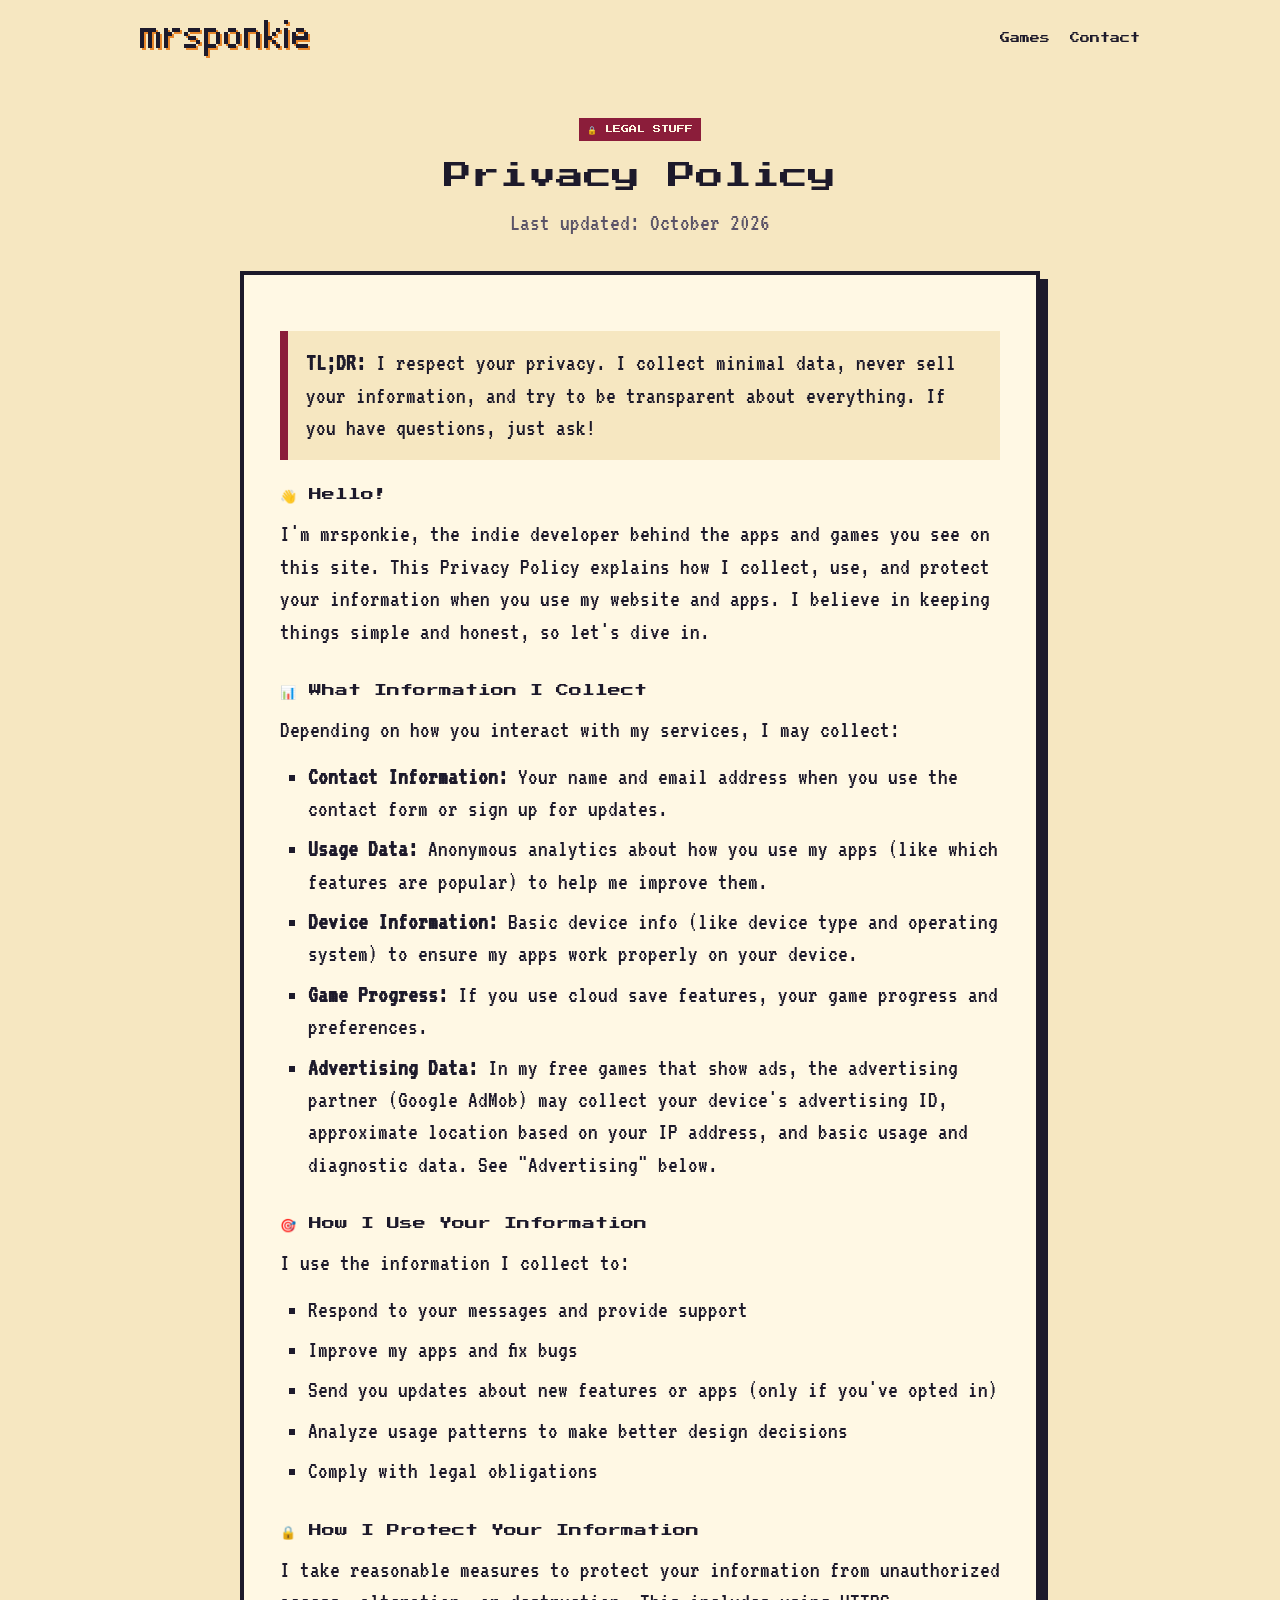
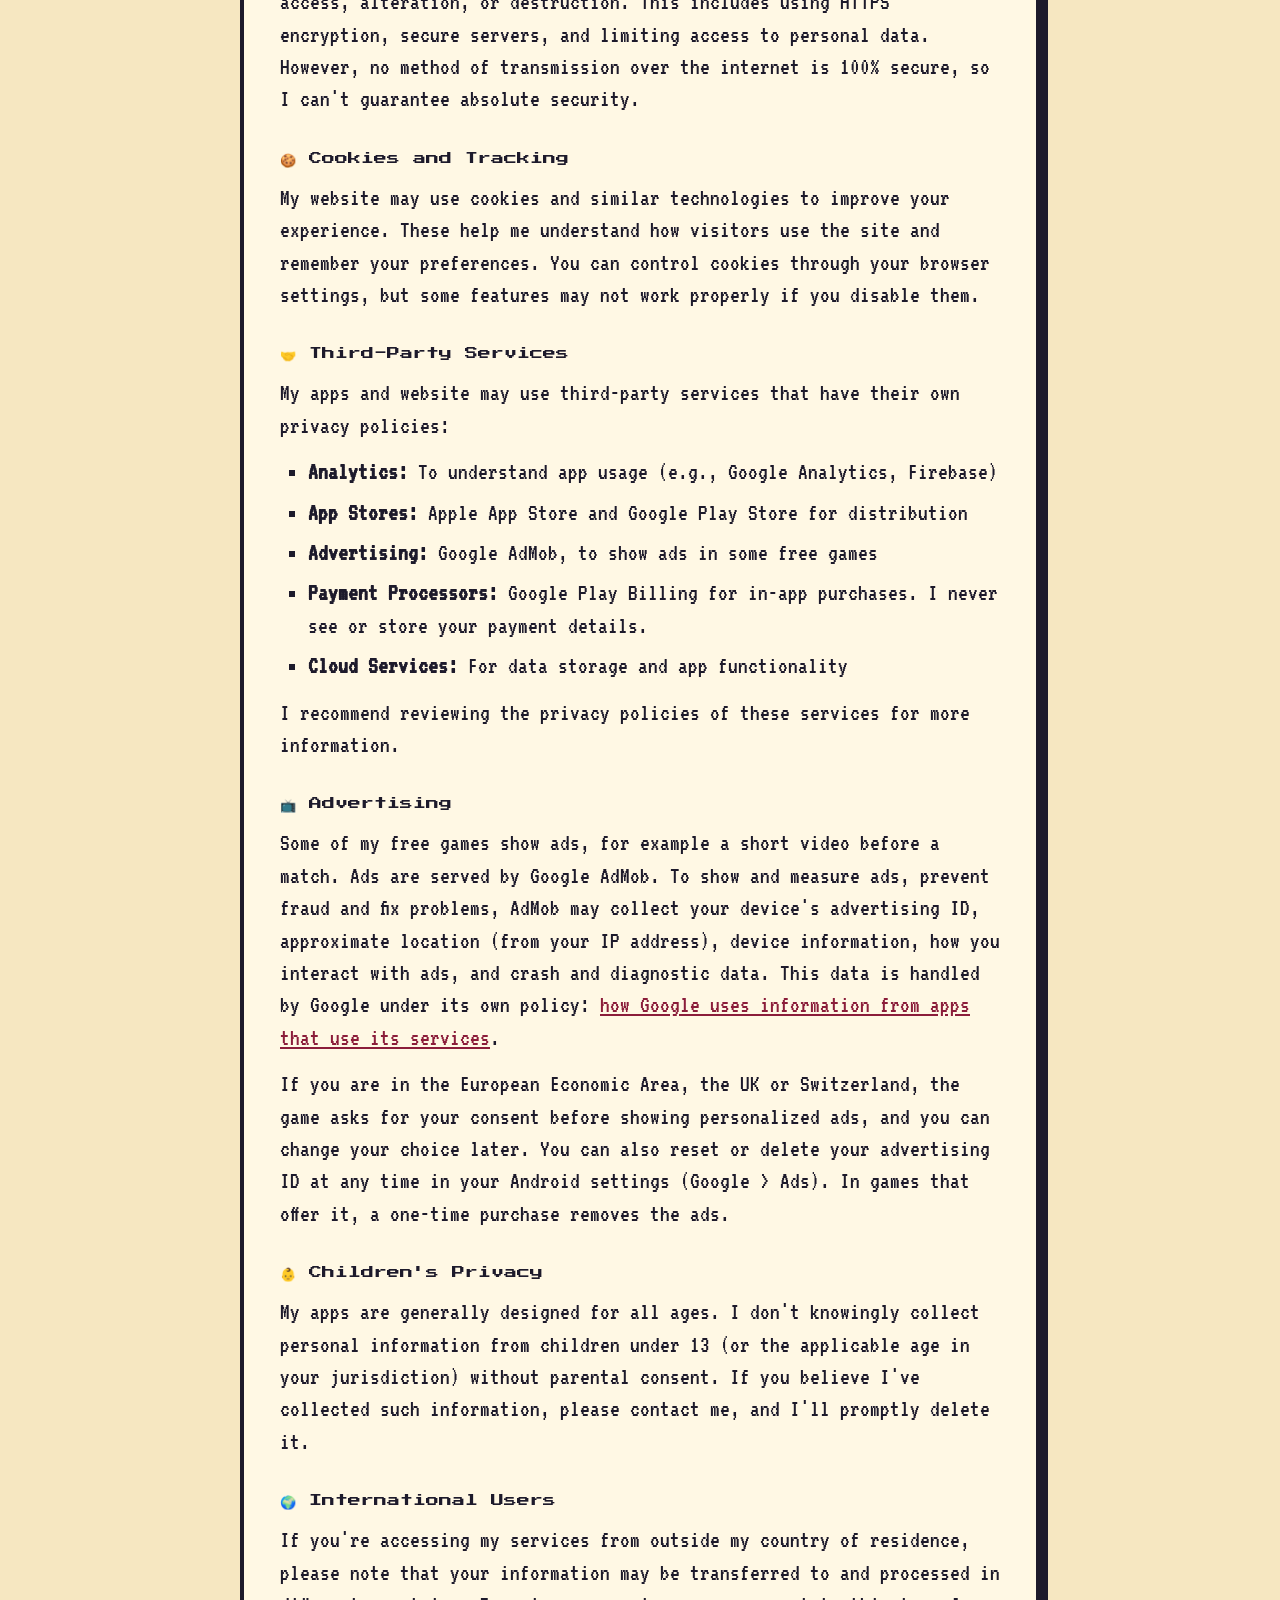
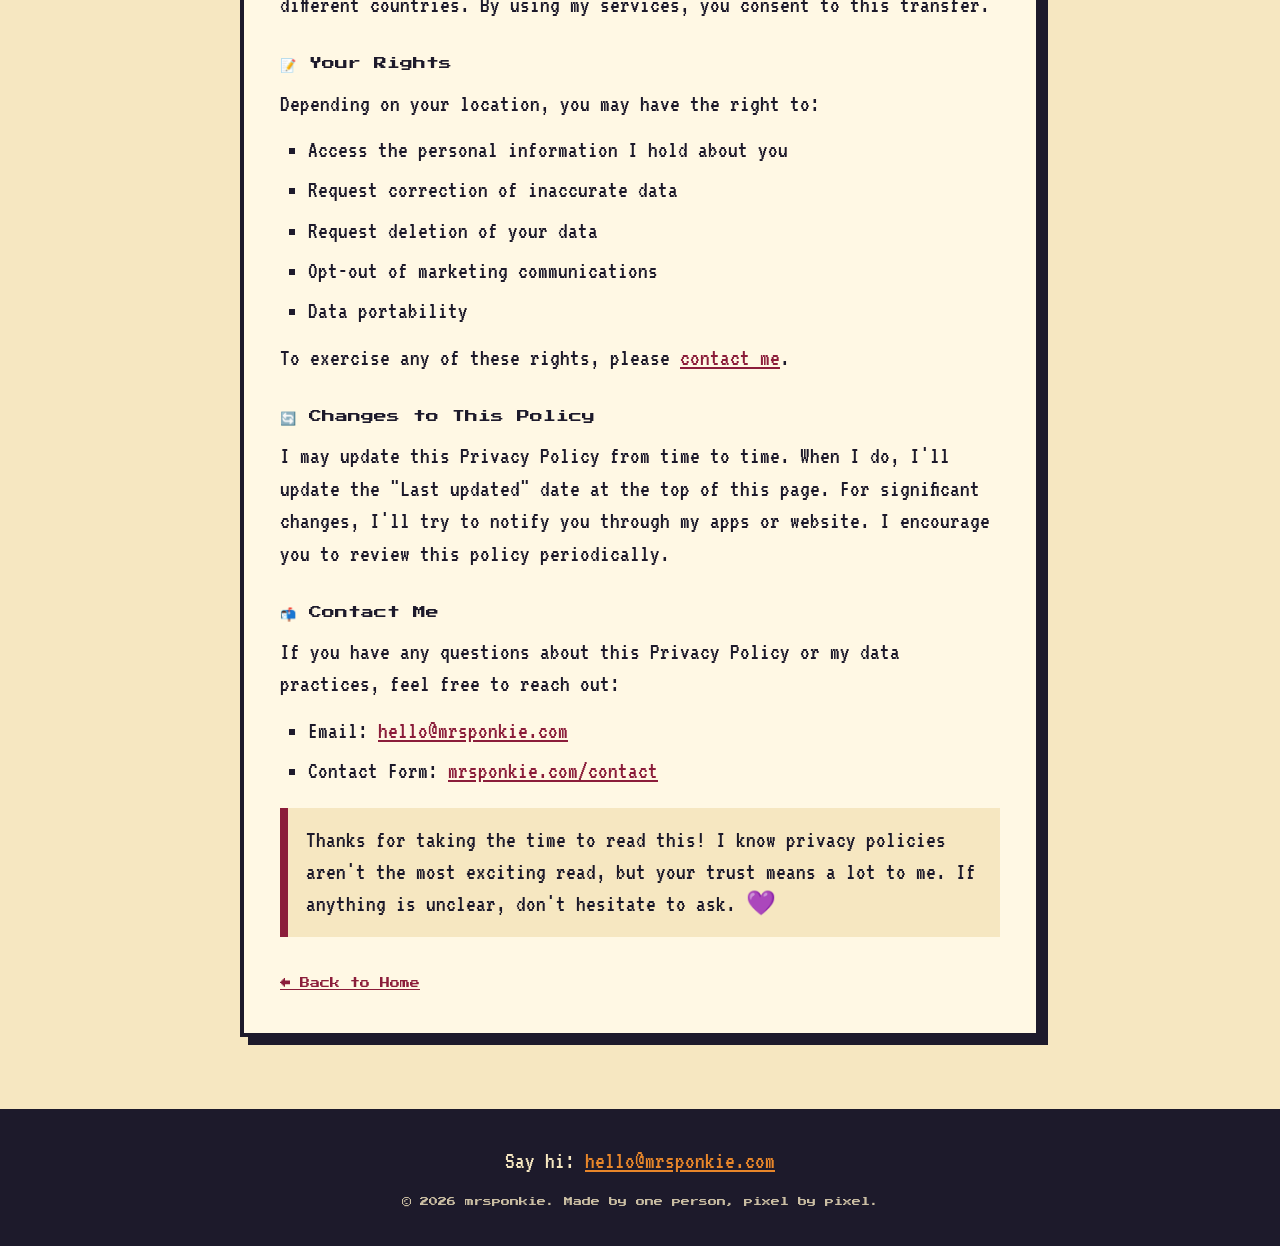
==== commit f525058d: "Privacy: pubblicità (Google AdMob), ID pubblicità, Google Play Billing; aggiornata a ottobre 2026 Co" ====
--- a/privacy.html
+++ b/privacy.html
@@ -32,7 +32,7 @@
             <header class="privacy-head">
                 <span class="tag football">🔒 Legal Stuff</span>
                 <h1>Privacy Policy</h1>
-                <p>Last updated: December 2024</p>
+                <p>Last updated: October 2026</p>
             </header>
 
             <div class="privacy-body">
@@ -54,6 +54,7 @@
                 <li><strong>Usage Data:</strong> Anonymous analytics about how you use my apps (like which features are popular) to help me improve them.</li>
                 <li><strong>Device Information:</strong> Basic device info (like device type and operating system) to ensure my apps work properly on your device.</li>
                 <li><strong>Game Progress:</strong> If you use cloud save features, your game progress and preferences.</li>
+                <li><strong>Advertising Data:</strong> In my free games that show ads, the advertising partner (Google AdMob) may collect your device's advertising ID, approximate location based on your IP address, and basic usage and diagnostic data. See "Advertising" below.</li>
             </ul>
 
             <h2>🎯 How I Use Your Information</h2>
@@ -87,10 +88,27 @@
             <ul>
                 <li><strong>Analytics:</strong> To understand app usage (e.g., Google Analytics, Firebase)</li>
                 <li><strong>App Stores:</strong> Apple App Store and Google Play Store for distribution</li>
-                <li><strong>Payment Processors:</strong> For handling in-app purchases securely</li>
+                <li><strong>Advertising:</strong> Google AdMob, to show ads in some free games</li>
+                <li><strong>Payment Processors:</strong> Google Play Billing for in-app purchases. I never see or store your payment details.</li>
                 <li><strong>Cloud Services:</strong> For data storage and app functionality</li>
             </ul>
             <p>I recommend reviewing the privacy policies of these services for more information.</p>
+
+            <h2>📺 Advertising</h2>
+            <p>
+                Some of my free games show ads, for example a short video before a match. Ads are served by
+                Google AdMob. To show and measure ads, prevent fraud and fix problems, AdMob may collect your
+                device's advertising ID, approximate location (from your IP address), device information,
+                how you interact with ads, and crash and diagnostic data. This data is handled by Google
+                under its own policy:
+                <a href="https://policies.google.com/technologies/partner-sites">how Google uses information from apps that use its services</a>.
+            </p>
+            <p>
+                If you are in the European Economic Area, the UK or Switzerland, the game asks for your
+                consent before showing personalized ads, and you can change your choice later. You can also
+                reset or delete your advertising ID at any time in your Android settings (Google &gt; Ads).
+                In games that offer it, a one-time purchase removes the ads.
+            </p>
 
             <h2>👶 Children's Privacy</h2>
             <p>
